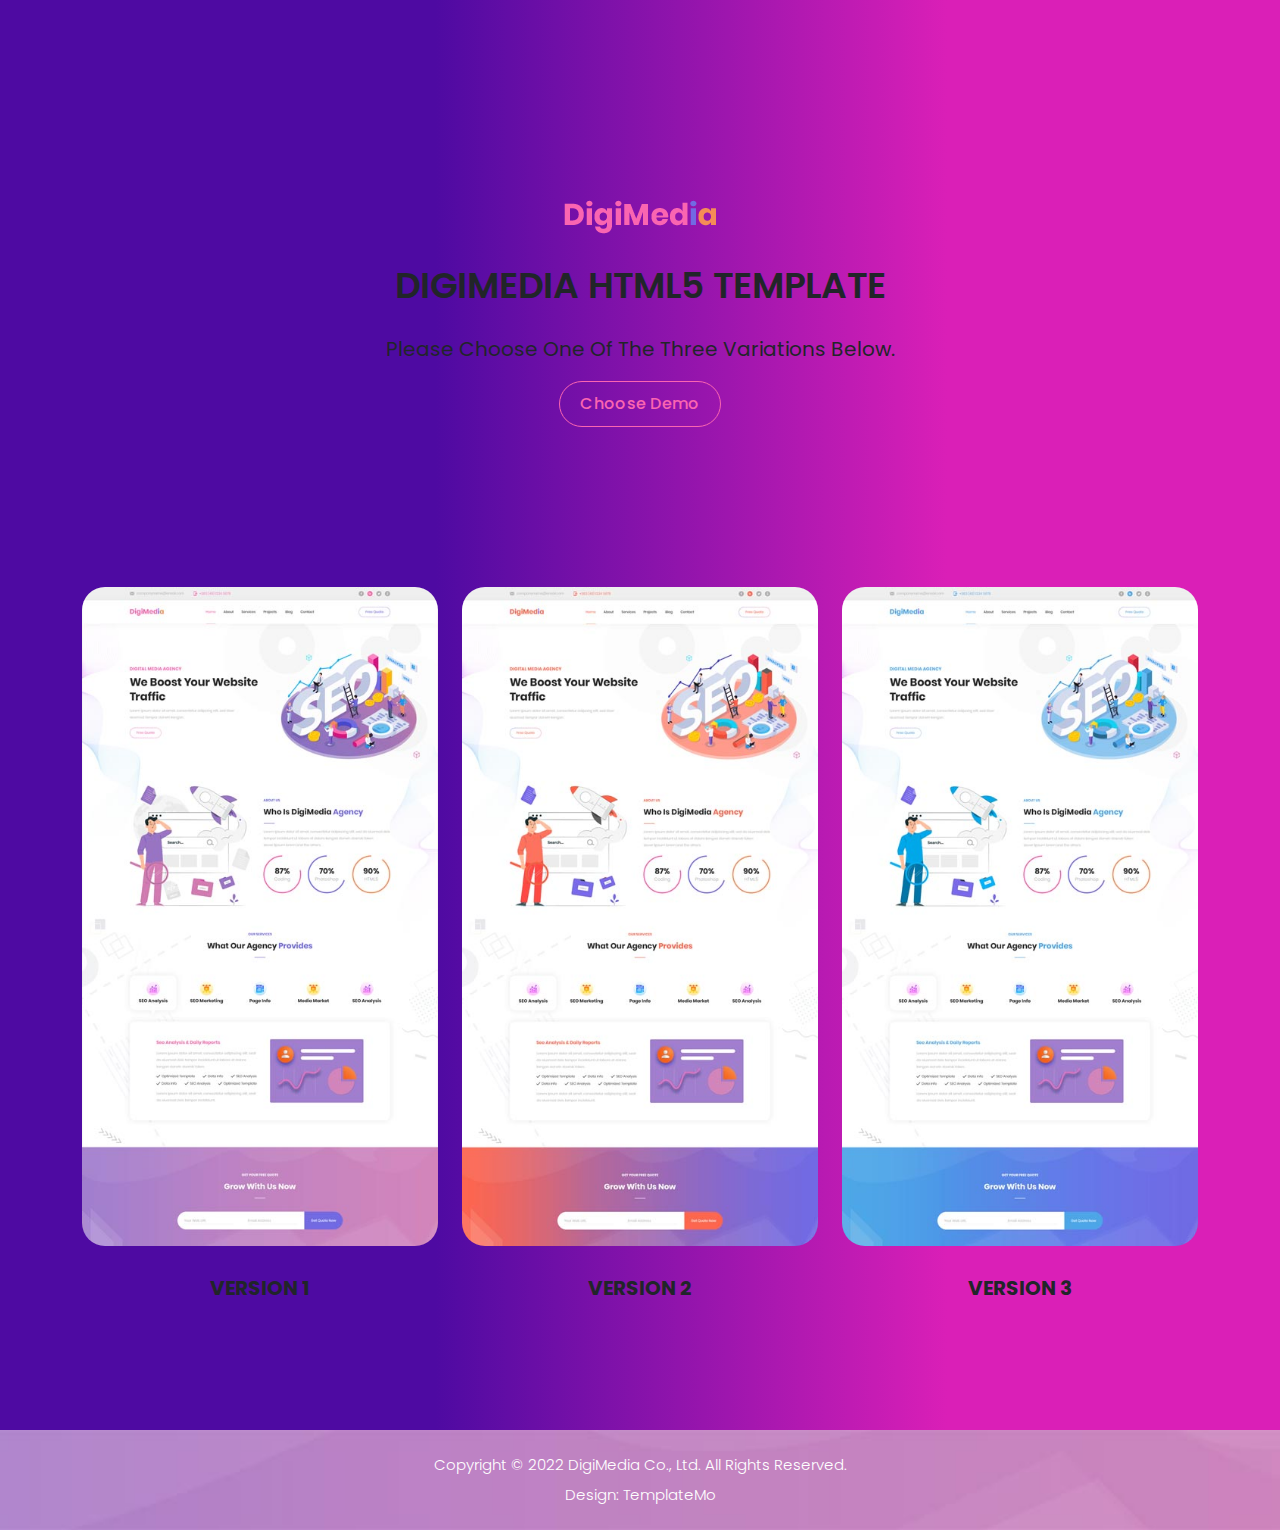
==== Ctrl+C/index.html @ 3e0f6760 "First Update" ====
<!DOCTYPE html>
<html lang="en">

  <head>

    <meta charset="UTF-8">
    <meta name="viewport" content="width=device-width, initial-scale=1, shrink-to-fit=no">
    <meta name="description" content="">
    <meta name="author" content="">
    <link rel="preconnect" href="https://fonts.googleapis.com">
    <link rel="preconnect" href="https://fonts.gstatic.com" crossorigin>
    <link href="https://fonts.googleapis.com/css2?family=Poppins:wght@100;200;300;400;500;600;700;800;900&display=swap" rel="stylesheet">

    <title>DigiMedia SEO Template 3 variations by TemplateMo</title>

    <!-- Bootstrap core CSS -->
    <link href="vendor/bootstrap/css/bootstrap.min.css" rel="stylesheet">


    <!-- Additional CSS Files -->
    <link rel="stylesheet" href="assets/css/fontawesome.css">
    <link rel="stylesheet" href="assets/css/templatemo-digimedia-v1.css">
    <link rel="stylesheet" href="assets/css/animated.css">
    <link rel="stylesheet" href="assets/css/owl.css">
<!--

TemplateMo 568 DigiMedia

https://templatemo.com/tm-568-digimedia

-->
  </head>

<body>

  <!-- ***** Preloader Start ***** -->
  <div id="js-preloader" class="js-preloader">
    <div class="preloader-inner">
      <span class="dot"></span>
      <div class="dots">
        <span></span>
        <span></span>
        <span></span>
      </div>
    </div>
  </div>
  <!-- ***** Preloader End ***** -->

  <div class="intro-banner">
    <div class="container">
      <div class="row">
        <div class="col-lg-12">
          <img src="assets/images/logo-v1.png" alt="">
          <h1>DigiMedia HTML5 Template</h1>
          <h4>Please choose one of the three variations below.</h4>
          <div class="first-button scroll-to-section">
            <a href="#demos">Choose Demo</a>
          </div>
        </div>
      </div>
    </div>
  </div>


  <div class="demos" id="demos">
    <div class="container">
      <div class="row">
        <div class="col-lg-4">
          <div class="demo-item">
            <a href="homepage_1.html"><img src="assets/images/demo-1.jpg" alt="DigiMedia - variation 1"></a>
            <h4>Version 1</h4>
          </div>
        </div>
        <div class="col-lg-4">
          <div class="demo-item">
            <a href="homepage_2.html"><img src="assets/images/demo-2.jpg" alt="DigiMedia - variation 2"></a>
            <h4>Version 2</h4>
          </div>
        </div>
        <div class="col-lg-4">
          <div class="demo-item">
            <a href="homepage_3.html"><img src="assets/images/demo-3.jpg" alt="DigiMedia - variation 3"></a>
            <h4>Version 3</h4>
          </div>
        </div>
      </div>
    </div>
  </div>


  <footer>
    <div class="container">
      <div class="row">
        <div class="col-lg-12">
          <p>Copyright © 2022 DigiMedia Co., Ltd. All Rights Reserved. 
          <br>Design: <a href="https://templatemo.com" target="_parent" title="free css templates">TemplateMo</a></p>
        </div>
      </div>
    </div>
  </footer>


  <!-- Scripts -->
  <script src="vendor/jquery/jquery.min.js"></script>
  <script src="vendor/bootstrap/js/bootstrap.bundle.min.js"></script>
  <script src="assets/js/owl-carousel.js"></script>
  <script src="assets/js/animation.js"></script>
  <script src="assets/js/imagesloaded.js"></script>
  <script src="assets/js/custom.js"></script>

</body>

</html>
---- Ctrl+C/assets/css/templatemo-digimedia-v1.css ----
/*

TemplateMo 568 DigiMedia

https://templatemo.com/tm-568-digimedia

*/

/* ---------------------------------------------
Table of contents
------------------------------------------------
01. font & reset css
02. reset
03. global styles
04. header
05. banner
06. features
07. testimonials
08. contact
09. footer
10. preloader
11. search
12. portfolio

--------------------------------------------- */
/* 
---------------------------------------------
font & reset css
--------------------------------------------- 
*/
/* 
---------------------------------------------
reset
--------------------------------------------- 
*/
html, body, div, span, applet, object, iframe, h1, h2, h3, h4, h5, h6, p, blockquote, div
pre, a, abbr, acronym, address, big, cite, code, del, dfn, em, font, img, ins, kbd, q,
s, samp, small, strike, strong, sub, sup, tt, var, b, u, i, center, dl, dt, dd, ol, ul, li,
figure, header, nav, section, article, aside, footer, figcaption {
  margin: 0;
  padding: 0;
  border: 0;
  outline: 0;
  
}

/* clear fix */
.grid:after {
  content: '';
  display: block;
  clear: both;
}

/* ---- .grid-item ---- */

.grid-sizer,
.grid-item {
  width: 50%;
}

.grid-item {
  float: left;
}

.grid-item img {
  display: block;
  max-width: 100%;
}

.clearfix:after {
  content: ".";
  display: block;
  clear: both;
  visibility: hidden;
  line-height: 0;
  height: 0;
}

.clearfix {
  display: inline-block;
}

html[xmlns] .clearfix {
  display: block;
}

* html .clearfix {
  height: 1%;
}

ul, li {
  padding: 0;
  margin: 0;
  list-style: none;
}

header, nav, section, article, aside, footer, hgroup {
  display: block;
}

* {
  box-sizing: border-box;
  
  
}

html, body {
  font-family: 'Poppins', sans-serif;
  font-weight: 400;
  background-color: #000000;
  -ms-text-size-adjust: 100%;
  -webkit-font-smoothing: antialiased;
  -moz-osx-font-smoothing: grayscale;
}

a {
  text-decoration: none !important;
}

h1, h2, h3, h4, h5, h6 {
  margin-top: 0px;
  margin-bottom: 0px;
}

ul {
  margin-bottom: 0px;
}

p {
  font-size: 15px;
  line-height: 30px;
  font-weight: 300;
  color: #afafaf;
}


img {
  width: 100%;
  overflow: hidden;
}

@media only screen and (max-width: 480px) {
  img {
    height:"80" ;
    width:"90" ;
  object-fit: cover;
  object-position: bottom;
  }
}

/* 
---------------------------------------------
global styles
--------------------------------------------- 
*/
html,
body {
  background: rgb(78,10,162);
background: linear-gradient(90deg, rgba(78,10,162,1) 34%, rgba(218,31,183,1) 74%);
  font-family: 'Poppins', sans-serif;
}

::selection {
  background: #fa65b1;
  color: #fff !important;
}

::-moz-selection {
  background: #fa65b1;
  color: #fff !important;
}

@media (max-width: 991px) {
  html, body {
    overflow-x: hidden;
  }
  .mobile-top-fix {
    margin-top: 30px;
    margin-bottom: 0px;
  }
  .mobile-bottom-fix {
    margin-bottom: 30px;
  }
  .mobile-bottom-fix-big {
    margin-bottom: 60px;
  }
}

.page-section {
  margin-top: 120px;
}

.section-heading {
  position: relative;
  z-index: 2;
}

.section-heading h6 {
  font-size: 15px;
  font-weight: 700;
  color: #726ae3;
  text-transform: uppercase;
  margin-bottom: 15px;
}

.section-heading h4 {
  color: #2a2a2a;
  font-size: 35px;
  font-weight: 700;
  text-transform: capitalize;
  margin-bottom: 25px;
}

.section-heading h4 em {
  font-style: normal;
  color: #726ae3;
}

.section-heading .line-dec {
  width: 50px;
  height: 2px;
  background-color: #726ae3;
}

.border-first-button a {
  display: inline-block !important;
  padding: 10px 20px !important;
  color: #fa65b1 !important;
  border: 1px solid #fa65b1 !important;
  border-radius: 23px;
  font-weight: 500 !important;
  letter-spacing: 0.3px !important;
  transition: all .5s;
}

.border-first-button a:hover {
  background-color: #fa65b1;
  color: #fff !important;
}


/* 
---------------------------------------------
intro
--------------------------------------------- 
*/


.intro-banner {
  text-align: center;
  padding-top: 200px;margin-bottom: 100px;
  position: relative;
}


/*
.intro-banner:before {
  content: '';
  background-image: url(../images/slider-right-dec.jpg);
  background-repeat: no-repeat;
  position: absolute;
  right: 0;
  top: 0px;
  width: 1159px;
  height: 797px;
  z-index: 2;
}
*/

.intro-banner img {
  max-width: 152px;
  margin-bottom: 30px;
}

.intro-banner h1 {
  font-size: 36px;
  font-weight: 600;
  text-transform: uppercase;
  margin-bottom: 30px;
  position: relative; 
  z-index: 2;
}

.intro-banner h4 {
  font-size: 20px;
  text-transform: capitalize;
  font-weight: 400;
  margin-bottom: 20px;
  position: relative; 
  z-index: 2;
}

.intro-banner a {
  display: inline-block !important;
  padding: 10px 20px !important;
  color: #fa65b1 !important;
  border: 1px solid #fa65b1 !important;
  border-radius: 23px;
  font-weight: 500 !important;
  letter-spacing: 0.3px !important;
  transition: all .5s;
  position: relative; 
  z-index: 2;
}

.intro-banner a:hover {
  background-color: #fa65b1;
  color: #fff !important;
}

.demos {
  padding-top: 60px;
}

.demo-item {
  position: relative;
  z-index: 2;
}

.demos img {
  transition: all .5s;
  border-radius: 23px;
}

.demos img:hover {
  opacity: 1;
  box-shadow: 0px 0px 15px rgba(0,0,0,0.25);
}

.demos h4 {
  text-align: center;
  font-size: 20px;
  margin-top: 30px;
  font-weight: 700;
  text-transform: uppercase;
}


/* 
---------------------------------------------
header
--------------------------------------------- 
*/

.pre-header {
  background-color: #efefef;
  height: 60px;
  padding: 15px 0px;
}

.pre-header ul li {
  display: inline-block;
}

.pre-header ul.info li {
  margin-right: 45px;
}

.pre-header ul.info li a {
  color: #afafaf;
  font-size: 14px;
  transition: all .3s;
}

.pre-header ul.info li a:hover {
  color: #fa65b1;
}

.pre-header ul.info li a i {
  font-size: 18px;
  margin-right: 8px;
}

.pre-header ul.social-media {
  text-align: right;
}

.pre-header ul.social-media li {
  margin-left: 5px;
}

.pre-header ul.social-media li a {
  background-color: #afafaf;
  color: #fff;
  display: inline-block;
  width: 30px;
  height: 30px;
  line-height: 30px;
  text-align: center;
  border-radius: 50%;
  font-size: 14px;
  transition: all .3s;
}

.pre-header ul.social-media li a:hover {
  background-color: #fa65b1;
}

.background-header {
  background-color: #fff!important;
  height: 80px!important;
  position: fixed!important;
  top: 0px;
  left: 0px;
  right: 0px;
  box-shadow: 0px 5px 8px rgba(0,0,0,0.03);
}

.background-header .logo,
.background-header .main-nav .nav li a {
  color: #fff;
}

.background-header .main-nav .nav li:hover a {
  color: #fa65b1;
}

.background-header .nav li a.active {
  position: relative;
  color: #fff;
}

.background-header .nav li a.active:after {
  position: absolute;
  width: 100%;
  height: 1px;
  background-color: #fa65b1;
  content: '';
  left: 50%;
  bottom: -20px;
  transform: translateX(-50%);
}

.background-header .nav li:last-child a.active:after {
  background-color: transparent;
}

.header-area {
  background-color: #fff;
  box-shadow: 0px 5px 8px rgba(0,0,0,0.03);
  position: absolute;
  left: 0px;
  right: 0px;
  z-index: 100;
  height: 100px;
  -webkit-transition: all .5s ease 0s;
  -moz-transition: all .5s ease 0s;
  -o-transition: all .5s ease 0s;
  transition: all .5s ease 0s;
}

.header-area .main-nav {
  min-height: 80px;
  background: transparent;
}

.header-area .main-nav .logo {
  float: left;
  -webkit-transition: all 0.3s ease 0s;
  -moz-transition: all 0.3s ease 0s;
  -o-transition: all 0.3s ease 0s;
  transition: all 0.3s ease 0s;
}

.header-area .main-nav .logo {
    line-height: 100px;
    float: left;
    -webkit-transition: all 0.3s ease 0s;
    -moz-transition: all 0.3s ease 0s;
    -o-transition: all 0.3s ease 0s;
    transition: all 0.3s ease 0s;
}

.background-header .main-nav .logo {
  line-height: 80px;
}

.background-header .main-nav .nav {
  margin-top: 20px !important;
}

.header-area .main-nav .nav {
  float: right;
  margin-top: 30px;
  margin-right: 0px;
  background-color: transparent;
  -webkit-transition: all 0.3s ease 0s;
  -moz-transition: all 0.3s ease 0s;
  -o-transition: all 0.3s ease 0s;
  transition: all 0.3s ease 0s;
  position: relative;
  z-index: 999;
}

.header-area .main-nav .nav li {
  padding-left: 20px;
  padding-right: 20px;
}

.header-area .main-nav .nav li:last-child {
  padding-right: 0px;
  padding-left: 40px;
}

.header-area .main-nav .nav li:last-child a ,
.background-header .main-nav .nav li:last-child a {
  padding: 0px 20px !important;
  font-weight: 400;
}

.header-area .main-nav .nav li:last-child a:hover ,
.background-header .main-nav .nav li:last-child a:hover {
  color: #fff !important;
}

.header-area .main-nav .nav li a {
  display: block;
  font-weight: 500;
  font-size: 15px;
  color: #2a2a2a;
  text-transform: capitalize;
  -webkit-transition: all 0.3s ease 0s;
  -moz-transition: all 0.3s ease 0s;
  -o-transition: all 0.3s ease 0s;
  transition: all 0.3s ease 0s;
  height: 40px;
  line-height: 40px;
  border: transparent;
  letter-spacing: 1px;
}

.header-area .main-nav .nav li:hover a,
.header-area .main-nav .nav li a.active {
  color: #fa65b1!important;
}

.background-header .main-nav .nav li:hover a,
.background-header .main-nav .nav li a.active {
  color: #fa65b1!important;
  opacity: 1;
}

.header-area .main-nav .nav li.submenu {
  position: relative;
  padding-right: 30px;
}

.header-area .main-nav .nav li.submenu:after {
  font-family: FontAwesome;
  content: "\f107";
  font-size: 12px;
  color: #2a2a2a;
  position: absolute;
  right: 18px;
  top: 12px;
}

.background-header .main-nav .nav li.submenu:after {
  color: #2a2a2a;
}

.header-area .main-nav .nav li.submenu ul {
  position: absolute;
  width: 200px;
  box-shadow: 0 2px 28px 0 rgba(0, 0, 0, 0.06);
  overflow: hidden;
  top: 50px;
  opacity: 0;
  transform: translateY(+2em);
  visibility: hidden;
  z-index: -1;
  transition: all 0.3s ease-in-out 0s, visibility 0s linear 0.3s, z-index 0s linear 0.01s;
}

.header-area .main-nav .nav li.submenu ul li {
  margin-left: 0px;
  padding-left: 0px;
  padding-right: 0px;
}

.header-area .main-nav .nav li.submenu ul li a {
  opacity: 1;
  display: block;
  background: #f7f7f7;
  color: #2a2a2a!important;
  padding-left: 20px;
  height: 40px;
  line-height: 40px;
  -webkit-transition: all 0.3s ease 0s;
  -moz-transition: all 0.3s ease 0s;
  -o-transition: all 0.3s ease 0s;
  transition: all 0.3s ease 0s;
  position: relative;
  font-size: 13px;
  font-weight: 400;
  border-bottom: 1px solid #eee;
}

.header-area .main-nav .nav li.submenu ul li a:hover {
  background: #fff;
  color: #fa65b1!important;
  padding-left: 25px;
}

.header-area .main-nav .nav li.submenu ul li a:hover:before {
  width: 3px;
}

.header-area .main-nav .nav li.submenu:hover ul {
  visibility: visible;
  opacity: 1;
  z-index: 1;
  transform: translateY(0%);
  transition-delay: 0s, 0s, 0.3s;
}

.header-area .main-nav .menu-trigger {
  cursor: pointer;
  display: block;
  position: absolute;
  top: 33px;
  width: 32px;
  height: 40px;
  text-indent: -9999em;
  z-index: 99;
  right: 40px;
  display: none;
}

.background-header .main-nav .menu-trigger {
  top: 23px;
}

.header-area .main-nav .menu-trigger span,
.header-area .main-nav .menu-trigger span:before,
.header-area .main-nav .menu-trigger span:after {
  -moz-transition: all 0.4s;
  -o-transition: all 0.4s;
  -webkit-transition: all 0.4s;
  transition: all 0.4s;
  background-color: #2a2a2a;
  display: block;
  position: absolute;
  width: 30px;
  height: 2px;
  left: 0;
}

.background-header .main-nav .menu-trigger span,
.background-header .main-nav .menu-trigger span:before,
.background-header .main-nav .menu-trigger span:after {
  background-color: #2a2a2a;
}

.header-area .main-nav .menu-trigger span:before,
.header-area .main-nav .menu-trigger span:after {
  -moz-transition: all 0.4s;
  -o-transition: all 0.4s;
  -webkit-transition: all 0.4s;
  transition: all 0.4s;
  background-color: #2a2a2a;
  display: block;
  position: absolute;
  width: 30px;
  height: 2px;
  left: 0;
  width: 75%;
}

.background-header .main-nav .menu-trigger span:before,
.background-header .main-nav .menu-trigger span:after {
  background-color: #2a2a2a;
}

.header-area .main-nav .menu-trigger span:before,
.header-area .main-nav .menu-trigger span:after {
  content: "";
}

.header-area .main-nav .menu-trigger span {
  top: 16px;
}

.header-area .main-nav .menu-trigger span:before {
  -moz-transform-origin: 33% 100%;
  -ms-transform-origin: 33% 100%;
  -webkit-transform-origin: 33% 100%;
  transform-origin: 33% 100%;
  top: -10px;
  z-index: 10;
}

.header-area .main-nav .menu-trigger span:after {
  -moz-transform-origin: 33% 0;
  -ms-transform-origin: 33% 0;
  -webkit-transform-origin: 33% 0;
  transform-origin: 33% 0;
  top: 10px;
}

.header-area .main-nav .menu-trigger.active span,
.header-area .main-nav .menu-trigger.active span:before,
.header-area .main-nav .menu-trigger.active span:after {
  background-color: transparent;
  width: 100%;
}

.header-area .main-nav .menu-trigger.active span:before {
  -moz-transform: translateY(6px) translateX(1px) rotate(45deg);
  -ms-transform: translateY(6px) translateX(1px) rotate(45deg);
  -webkit-transform: translateY(6px) translateX(1px) rotate(45deg);
  transform: translateY(6px) translateX(1px) rotate(45deg);
  background-color: #2a2a2a;
}

.background-header .main-nav .menu-trigger.active span:before {
  background-color: #2a2a2a;
}

.header-area .main-nav .menu-trigger.active span:after {
  -moz-transform: translateY(-6px) translateX(1px) rotate(-45deg);
  -ms-transform: translateY(-6px) translateX(1px) rotate(-45deg);
  -webkit-transform: translateY(-6px) translateX(1px) rotate(-45deg);
  transform: translateY(-6px) translateX(1px) rotate(-45deg);
  background-color: #2a2a2a;
}

.background-header .main-nav .menu-trigger.active span:after {
  background-color: #2a2a2a;
}

.header-area.header-sticky {
  min-height: 80px;
}

.header-area .nav {
  margin-top: 30px;
}

.header-area.header-sticky .nav li a.active {
  color: #fa65b1;
}

@media (max-width: 1200px) {
  .header-area .main-nav .nav li {
    padding-left: 12px;
    padding-right: 12px;
  }
  .header-area .main-nav:before {
    display: none;
  }
}

@media (max-width: 992px) {
  .header-area .main-nav .nav li:last-child  ,
  .background-header .main-nav .nav li:last-child {
    display: none;
  }
  .header-area .main-nav .nav li:nth-child(6),
  .background-header .main-nav .nav li:nth-child(6) {
    padding-right: 0px;
  }
  .background-header .nav li a.active:after {
    display: none;
  }
}

@media (max-width: 767px) {
  .pre-header ul.info li:last-child {
    display: none;
  }
  .background-header .main-nav .nav {
    margin-top: 80px !important;
  }
  .header-area .main-nav .logo {
    color: #1e1e1e;
  }
  .header-area.header-sticky .nav li a:hover,
  .header-area.header-sticky .nav li a.active {
    color: #fa65b1!important;
    opacity: 1;
  }
  .header-area.header-sticky .nav li.search-icon a {
    width: 100%;
  }
  .header-area {
    background-color: #fff;
    padding: 0px 15px;
    height: 100px;
    box-shadow: none;
    text-align: center;
    box-shadow: 0px 5px 8px rgba(0,0,0,0.03);
  }
  .header-area .container {
    padding: 0px;
  }
  .header-area .logo {
    margin-left: 30px;
  }
  .header-area .menu-trigger {
    display: block !important;
  }
  .header-area .main-nav {
    overflow: hidden;
  }
  .header-area .main-nav .nav {
    float: none;
    width: 100%;
    display: none;
    -webkit-transition: all 0s ease 0s;
    -moz-transition: all 0s ease 0s;
    -o-transition: all 0s ease 0s;
    transition: all 0s ease 0s;
    margin-left: 0px;
  }
  .background-header .nav {
    margin-top: 80px;
  }
  .header-area .main-nav .nav li:first-child {
    border-top: 1px solid #eee;
  }
  .header-area.header-sticky .nav {
    margin-top: 100px;
  }
  .header-area .main-nav .nav li {
    width: 100%;
    background: #fff;
    border-bottom: 1px solid #e7e7e7;
    padding-left: 0px !important;
    padding-right: 0px !important;
  }
  .header-area .main-nav .nav li a {
    height: 50px !important;
    line-height: 50px !important;
    padding: 0px !important;
    border: none !important;
    background: #f7f7f7 !important;
    color: #191a20 !important;
  }
  .header-area .main-nav .nav li a:hover {
    background: #eee !important;
    color: #fa65b1!important;
  }
  .header-area .main-nav .nav li.submenu ul {
    position: relative;
    visibility: inherit;
    opacity: 1;
    z-index: 1;
    transform: translateY(0%);
    transition-delay: 0s, 0s, 0.3s;
    top: 0px;
    width: 100%;
    box-shadow: none;
    height: 0px;
  }
  .header-area .main-nav .nav li.submenu ul li a {
    font-size: 12px;
    font-weight: 400;
  }
  .header-area .main-nav .nav li.submenu ul li a:hover:before {
    width: 0px;
  }
  .header-area .main-nav .nav li.submenu ul.active {
    height: auto !important;
  }
  .header-area .main-nav .nav li.submenu:after {
    color: #3B566E;
    right: 25px;
    font-size: 14px;
    top: 15px;
  }
  .header-area .main-nav .nav li.submenu:hover ul, .header-area .main-nav .nav li.submenu:focus ul {
    height: 0px;
  }
}

@media (min-width: 767px) {
  .header-area .main-nav .nav {
    display: flex !important;
  }
}

/* 
---------------------------------------------
preloader
--------------------------------------------- 
*/

.js-preloader {
    position: fixed;
    top: 0;
    left: 0;
    right: 0;
    bottom: 0;
    background-color: #fff;
    display: -webkit-box;
    display: flex;
    -webkit-box-align: center;
    align-items: center;
    -webkit-box-pack: center;
    justify-content: center;
    opacity: 1;
    visibility: visible;
    z-index: 9999;
    -webkit-transition: opacity 0.25s ease;
    transition: opacity 0.25s ease;
}

.js-preloader.loaded {
    opacity: 0;
    visibility: hidden;
    pointer-events: none;
}

@-webkit-keyframes dot {
    50% {
        -webkit-transform: translateX(96px);
        transform: translateX(96px);
    }
}

@keyframes dot {
    50% {
        -webkit-transform: translateX(96px);
        transform: translateX(96px);
    }
}

@-webkit-keyframes dots {
    50% {
        -webkit-transform: translateX(-31px);
        transform: translateX(-31px);
    }
}

@keyframes dots {
    50% {
        -webkit-transform: translateX(-31px);
        transform: translateX(-31px);
    }
}

.preloader-inner {
    position: relative;
    width: 142px;
    height: 40px;
    background: #fff;
}

.preloader-inner .dot {
    position: absolute;
    width: 16px;
    height: 16px;
    top: 12px;
    left: 15px;
    background: #fa65b1;
    border-radius: 50%;
    -webkit-transform: translateX(0);
    transform: translateX(0);
    -webkit-animation: dot 2.8s infinite;
    animation: dot 2.8s infinite;
}

.preloader-inner .dots {
    -webkit-transform: translateX(0);
    transform: translateX(0);
    margin-top: 12px;
    margin-left: 31px;
    -webkit-animation: dots 2.8s infinite;
    animation: dots 2.8s infinite;
}

.preloader-inner .dots span {
    display: block;
    float: left;
    width: 16px;
    height: 16px;
    margin-left: 16px;
    background: #fa65b1;
    border-radius: 50%;
}



/* 
---------------------------------------------
Banner Style
--------------------------------------------- 
*/

.main-banner {
  background-repeat: no-repeat;
  background-position: center center;
  background-size: cover;
  padding: 226px 0px 120px 0px;
  position: relative;
  overflow: hidden;
}




.main-banner .left-content {
  margin-right: 15px;
}

.main-banner .left-content h6 {
  text-transform: capitalize;
  font-size: 20px;
  font-weight: 700;
  color: #fa65b1;
  margin-bottom: 15px;
  text-transform: uppercase;
}

.main-banner .left-content h2 {
  z-index: 2;
  position: relative;
  font-weight: 700;
  font-size: 50px;
  color: #2a2a2a;
  margin-bottom: 20px;
}

.main-banner .left-content p {
  margin-bottom: 30px;
  margin-right: 45px;
}

.main-banner .right-image {
  text-align: right;
  position: relative;
  z-index: 20;
}

.main-banner .right-image img {
  max-width: 593px;
}



/* 
---------------------------------------------
About Style
--------------------------------------------- 
*/

#about {
  padding-top: 130px;
}

.about-left-image img {
  margin-right: 45px;
}

.about-right-content p {
  margin-top: 30px;
  margin-bottom: 45px;
}

.skills-content {
  position: relative;
  z-index: 1;
  margin-top: -50px;
  background-color: #f5f5f5;
  border-bottom-right-radius: 50px;
  border-bottom-left-radius: 50px;
  padding: 110px 0px 50px 0px;
}

.skill-item {
  text-align: center;
}

.progress {
  width: 150px;
  height: 150px;
  line-height: 150px;
  background: none;
  margin: 0 auto;
  box-shadow: none;
  position: relative;
}
.progress:after {
  content: "";
  width: 100%;
  height: 100%;
  border-radius: 50%;
  border: 5px solid #fff;
  position: absolute;
  top: 0;
  left: 0;
}
.progress > span {
  width: 50%;
  height: 100%;
  overflow: hidden;
  position: absolute;
  top: 0;
  z-index: 1;
}
.progress .progress-left {
  left: 0;
}
.progress .progress-bar {
  width: 100%;
  height: 100%;
  background: none;
  border-width: 5px;
  border-style: solid;
  position: absolute;
  top: 0;
  border-color: #fd6a54;
}

.first-skill-item .progress .progress-bar {
  border-color: #fa65b1;
}

.second-skill-item .progress .progress-bar {
  border-color: #726ae3;
}

.third-skill-item .progress .progress-bar {
  border-color: #f58b56;
}

.progress .progress-left .progress-bar {
  left: 100%;
  border-top-right-radius: 75px;
  border-bottom-right-radius: 75px;
  border-left: 0;
  -webkit-transform-origin: center left;
  transform-origin: center left;
}
.progress .progress-right {
  right: 0;
}
.progress .progress-right .progress-bar {
  left: -100%;
  border-top-left-radius: 75px;
  border-bottom-left-radius: 75px;
  border-right: 0;
  -webkit-transform-origin: center right;
  transform-origin: center right;
}
.progress .progress-value {
  text-align: center;
  color: #2a2a2a;
  display: flex;
  width: 100%;
  border-radius: 50%;
  font-size: 35px;
  text-align: center;
  line-height: 25px;
  align-items: center;
  justify-content: center;
  height: 100%;
  font-weight: 700;
}
.progress .progress-value div {
  margin-top: 10px;
}
.progress .progress-value span {
  font-size: 18px;
  text-transform: none;
  color: #afafaf;
  font-weight: 300;
}

/* This for loop creates the  necessary css animation names 
Due to the split circle of progress-left and progress right, we must use the animations on each side. 
*/
.progress[data-percentage="10"] .progress-right .progress-bar {
  animation: loading-1 1.5s linear forwards;
}
.progress[data-percentage="10"] .progress-left .progress-bar {
  animation: 0;
}

.progress[data-percentage="20"] .progress-right .progress-bar {
  animation: loading-2 1.5s linear forwards;
}
.progress[data-percentage="20"] .progress-left .progress-bar {
  animation: 0;
}

.progress[data-percentage="30"] .progress-right .progress-bar {
  animation: loading-3 1.5s linear forwards;
}
.progress[data-percentage="30"] .progress-left .progress-bar {
  animation: 0;
}

.progress[data-percentage="40"] .progress-right .progress-bar {
  animation: loading-4 1.5s linear forwards;
}
.progress[data-percentage="40"] .progress-left .progress-bar {
  animation: 0;
}

.progress[data-percentage="50"] .progress-right .progress-bar {
  animation: loading-5 1.5s linear forwards;
}
.progress[data-percentage="50"] .progress-left .progress-bar {
  animation: 0;
}

.progress[data-percentage="60"] .progress-right .progress-bar {
  animation: loading-5 1.5s linear forwards;
}
.progress[data-percentage="60"] .progress-left .progress-bar {
  animation: loading-1 1.5s linear forwards 1.5s;
}

.progress[data-percentage="70"] .progress-right .progress-bar {
  animation: loading-5 1.5s linear forwards;
}
.progress[data-percentage="70"] .progress-left .progress-bar {
  animation: loading-2 1.5s linear forwards 1.5s;
}

.progress[data-percentage="80"] .progress-right .progress-bar {
  animation: loading-5 1.5s linear forwards;
}
.progress[data-percentage="80"] .progress-left .progress-bar {
  animation: loading-3 1.5s linear forwards 1.5s;
}

.progress[data-percentage="90"] .progress-right .progress-bar {
  animation: loading-5 1.5s linear forwards;
}
.progress[data-percentage="90"] .progress-left .progress-bar {
  animation: loading-4 1.5s linear forwards 1.5s;
}

.progress[data-percentage="100"] .progress-right .progress-bar {
  animation: loading-5 1.5s linear forwards;
}
.progress[data-percentage="100"] .progress-left .progress-bar {
  animation: loading-5 1.5s linear forwards 1.5s;
}

@keyframes loading-1 {
  0% {
    -webkit-transform: rotate(0deg);
    transform: rotate(0deg);
  }
  100% {
    -webkit-transform: rotate(36);
    transform: rotate(36deg);
  }
}
@keyframes loading-2 {
  0% {
    -webkit-transform: rotate(0deg);
    transform: rotate(0deg);
  }
  100% {
    -webkit-transform: rotate(72);
    transform: rotate(72deg);
  }
}
@keyframes loading-3 {
  0% {
    -webkit-transform: rotate(0deg);
    transform: rotate(0deg);
  }
  100% {
    -webkit-transform: rotate(108);
    transform: rotate(108deg);
  }
}
@keyframes loading-4 {
  0% {
    -webkit-transform: rotate(0deg);
    transform: rotate(0deg);
  }
  100% {
    -webkit-transform: rotate(144);
    transform: rotate(144deg);
  }
}
@keyframes loading-5 {
  0% {
    -webkit-transform: rotate(0deg);
    transform: rotate(0deg);
  }
  100% {
    -webkit-transform: rotate(180);
    transform: rotate(180deg);
  }
}
.progress {
  margin-bottom: 1em;
}

/* 
---------------------------------------------
Services Style
--------------------------------------------- 
*/

.services {
  padding-top: 130px;
  position: relative;
}



.services .section-heading {
  text-align: center;
  margin-bottom: 80px;
}

.services .section-heading .line-dec {
  margin: 0 auto;
}

.services .naccs {
  position: relative;
  z-index: 1;
}

.services .icon {
  display: block;
  text-align: center;
  margin: 0 auto;
}

.services .naccs .menu div h4 {
  color: #fff;
  font-size: 15px;
  font-weight: 400;
  width: 100%;
}

.services .icon img {
  margin-bottom: 10px;
  max-width: 60px;
  min-width: 60px;
}

.services .naccs .menu {
  text-align: center;
  margin-bottom: 30px;
}

.services .naccs .menu div {
  color: #2a2a2a;
  margin: 0px;
  width: 15%;
  font-size: 20px;
  font-weight: 700;
  display: inline-block;
  text-align: center;
  cursor: pointer;
  position: relative;
  border-radius: 15px;
  transition: 1s all cubic-bezier(0.075, 0.82, 0.165, 1);
}

.services .naccs .menu div .thumb {
  display: inline-block;
  width: 100%;
  padding: 30px 0px;
  background-color: #fff;
}

.services .naccs .menu div.active {
  box-shadow: 0px 0px 15px rgba(0,0,0,0.1);
}

.services ul.nacc {
  height: 100% !important;
  position: relative;
  min-height: 100%;
  list-style: none;
  margin: 0;
  padding: 0;
  transition: 0.5s all cubic-bezier(0.075, 0.82, 0.165, 1);
}

.services ul.nacc li {
  opacity: 0;
  transform: translateX(-50px);
  position: absolute;
  list-style: none;
  transition: 1s all cubic-bezier(0.075, 0.82, 0.165, 1);
}

.services ul.nacc li.active {
  transition-delay: 0.3s;
  position: relative;
  z-index: 2;
  opacity: 1;
  transform: translateX(0px);
  box-shadow: 0px 0px 15px rgba(0,0,0,0.1);
  background-color: #fff;
  border-radius: 15px;
  padding: 80px 120px 50px 120px;
}

.services ul.nacc li {
  width: 100%;
}

.services ul.nacc li .right-image img {
  max-width: 420px;
  float: right;
}

.services .nacc .thumb h4 {
  color: #2a2a2a;
  font-size: 20px;
  font-weight: 700;
  line-height: 35px;
  margin-bottom: 25px;
}

.services .nacc .thumb .main-white-button {
  text-align: right;
  margin-top: 40px;
}

.services .nacc .thumb .main-white-button a {
  background-color: #8d99af;
  color: #fff;
}

.services .nacc .thumb .main-white-button a i {
  background-color: #fff;
  color: #8d99af;
}

.services .left-text h4 {
  font-size: 20px;
  font-weight: 700;
  color: #fa65b1 !important;
}

.services .left-text p {
  margin-bottom: 30px;
}

.nacc .ticks-list span {
  display: inline-block;
  opacity: 1;
  margin-right: 45px;
  margin-bottom: 20px;
  font-size: 15px;
  font-weight: 400;
}



/* 
---------------------------------------------
Free Quote
--------------------------------------------- 
*/

.free-quote {
  background-image: url(../images/quote-bg.jpg);
  background-repeat: no-repeat;
  background-position: center center;
  background-size: cover;
  padding: 120px 0px;
  text-align: center;
  position: relative;
  z-index: 2;
  margin-top: 130px;
}

.free-quote .section-heading {
  margin-bottom: 60px;
}

.free-quote .section-heading h6,
.free-quote .section-heading h4 {
  color: #fff;
}

.free-quote .section-heading .line-dec {
  margin: 0 auto;
  background-color: #fff;
}

.free-quote form {
  background-color: #fff;
  display: inline-block;
  width: 100%;
  min-height: 80px;
  border-radius: 40px;
  position: relative;
  z-index: 1;
}

.free-quote form input {
  width: 100%;
  margin-top: 20px;
  margin-left: 30px;
  color: #afafaf;
  font-weight: 400;
  font-size: 15px;
  height: 40px;
  background-color: transparent;
  border-bottom: 1px solid #eee;
  border-top: none;
  border-left: none;
  border-right: none;
  position: relative;
  z-index: 2;
  outline: none;
}

.free-quote form button {
  width: 100%;
  height: 80px;
  border-top-right-radius: 40px;
  border-bottom-right-radius: 40px;
  outline: none;
  border: none;
  margin-left: 30px;
  background-color: #726ae3;
  font-size: 15px;
  color: #fff;
}


/* 
---------------------------------------------
Portfolio
--------------------------------------------- 
*/

.our-portfolio {
  padding-top: 130px;
  overflow: hidden;
  position: relative;
}





.our-portfolio .section-heading {
  margin-bottom: 80px;
}

.our-portfolio .container-fluid {
  padding-right: 15px;
  padding-left: 15px;
  position: relative;
  z-index: 2;
}

.our-portfolio .item {
  position: relative;
  z-index: 222;
}

.portfolio-item {
  border-radius: 25px;
  box-shadow: 0px 0px 15px rgba(0,0,0,0.1);
  margin: 15px;
}

.portfolio-item .thumb {
  position: relative;
  border-radius: 50px;
}

.portfolio-item:hover .down-content h4,
.portfolio-item:hover .down-content span {
  color: #fa65b1;
}

.portfolio-item .thumb img {
  border-top-right-radius: 23px;
  border-top-left-radius: 23px;
  overflow: hidden;
}

.portfolio-item .down-content {
  background-color: #fff;
  text-align: center;
  padding: 18px 0px;
  border-bottom-right-radius: 23px;
  border-bottom-left-radius: 23px;
}

.portfolio-item .down-content h4 {
  font-size: 20px;
  font-weight: 700;
  color: #2a2a2a;
  margin-bottom: 8px;
  transition: all .3s;
}

.portfolio-item .down-content span {
  font-size: 15px;
  color: #afafaf;
  transition: all .3s;
}

.our-portfolio .owl-nav {
  display: inline-block!important;
  position: absolute;
  top: -125px;
  right: 15%;
  max-width: 1320px;
}

.our-portfolio .owl-nav .owl-next {
  margin-left: 10px;
}

.our-portfolio .owl-nav span {
  width: 46px;
  height: 46px;
  display: inline-block;
  text-align: center;
  line-height: 46px;
  font-size: 30px;
  background-color: #eee;
  border-radius: 50%;
  color: #fff;
  transition: all 0.5s;
}

.our-portfolio .owl-nav span:hover {
  color: #fff;
  background-color: #fa65b1;
}


/* 
---------------------------------------------
Blog
--------------------------------------------- 
*/


.blog {
  position: relative;
  padding-top: 130px;
}

.blog .section-heading {
  text-align: center;
  margin-bottom: 80px;
}

.blog .section-heading .line-dec {
  margin: 0 auto;
}

.show-up {
  position: relative;
  z-index: 200;
}

.blog-post {
  box-shadow: 0px 0px 15px rgba(0,0,0,0.1);
  border-radius: 25px;
}

.blog-post .thumb img {
  border-top-right-radius: 23px;
  border-top-left-radius: 23px;
}

.blog-post .down-content {
  border-bottom-right-radius: 23px;
  border-bottom-left-radius: 23px;
  background-color: #fff;
  padding: 30px;
}

.blog-post .down-content span.category {
  font-size: 15px;
  color: #fff;
  padding: 8px 12px;
  background-color: #726ae3;
  border-radius: 18px;
  display: inline-block;
}

.blog-post .down-content span.date {
  font-size: 15px;
  color: #afafaf;
  text-align: right;
  float: right;
  margin-top: 4px;
}

.blog-post .down-content h4 {
  font-size: 20px;
  font-weight: 700;
  color: #2a2a2a;
  margin-top: 20px;
  margin-bottom: 20px;
  line-height: 30px;
}

.blog-post .down-content p {
  margin-bottom: 30px;
}

.blog-post .down-content span.author {
  font-size: 15px;
  color: #2a2a2a;
}

.blog-post .down-content span.author img {
  max-width: 56px;
  border-radius: 50%;
  margin-right: 15px;
}

.blog-post .down-content .border-first-button {
  display: inline-block;
  float: right;
}

.blog-posts {
  margin-left: 30px;
}

.post-item {
  margin-bottom: 62px;
}

.last-post-item {
  margin-bottom: 0px;
}

.post-item .thumb {
  display: inline-block;
  float: left;
  margin-right: 30px;
}

.post-item .thumb img {
  border-radius: 23px;
  display: inline-block;
}

.post-item .right-content {
  padding-top: 20px;
}

.post-item .right-content span.category {
  font-size: 15px;
  color: #fff;
  padding: 8px 12px;
  background-color: #726ae3;
  border-radius: 18px;
  display: inline-block;
}

.post-item .right-content span.date {
  font-size: 15px;
  color: #afafaf;
  text-align: right;
  float: right;
  margin-top: 4px;
}

.post-item .right-content h4 {
  font-size: 20px;
  font-weight: 700;
  color: #2a2a2a;
  margin-top: 20px;
  margin-bottom: 20px;
  line-height: 30px;
}


/* 
---------------------------------------------
contact
--------------------------------------------- 
*/

.contact-us {
  padding-top: 130px;
}

.contact-us .section-heading .line-dec {
  margin: 0 auto;
}

.contact-us .section-heading {
  text-align: center;
  margin-bottom: 80px;
}


form#contact:before {
  background-image: url(../images/contact-top-right.png);
  position: absolute;
  right: 0;
  top: 0;
  width: 526px;
  height: 78px;
  background-repeat: no-repeat;
  content: '';
  z-index: 1;
}

.contact-dec img {
  max-width: 224px;
  position: absolute;
  right: 25px;
  top: -242px;
}

form#contact:after {
  background-image: url(../images/contact-bottom-right.png);
  position: absolute;
  right: 0;
  bottom: 0;
  width: 532px;
  height: 106px;
  background-repeat: no-repeat;
  content: '';
  z-index: 1;
}

form#contact {
  box-shadow: 0px 0px 15px rgba(0,0,0,0.1);
  background-color: #fff;
  border-radius: 23px;
  text-align: center;
}

.fill-form {
  padding: 20px 20px 20px 20px;
}

.fill-form .info-post {
  margin-bottom: 20px;
}

.fill-form .icon {
  text-align: center;
  box-shadow: 0px 0px 15px rgba(0,0,0,0.1);
  border-radius: 23px;
  padding: 25px 5px;
}

.fill-form .icon img {
  max-width: 60px;
  display: block;
  margin: 0 auto;
}

.fill-form .icon a {
  margin-top: 15px;
  display: inline-block;
  font-size: 15px;
  font-weight: 500;
  color: #2a2a2a;
  transition: all .3s;
}

.fill-form .icon:hover a {
  color: #fa65b1;
}

form#contact input {
  width: 100%;
  height: 46px;
  background-color: transparent;
  border: 1px solid #eee;
  outline: none;
  font-size: 15px;
  font-weight: 300;
  color: #2a2a2a;
  padding: 0px 20px;
  border-radius: 23px;
  margin-top: 30px;
}

form#contact input::placeholder {
  color: #aaa;
}

form#contact textarea {
  width: 100%;
  min-width: 100%;
  max-width: 100%;
  max-height: 200px;
  min-height: 200px;
  height: 200px;
  border-radius: 23px;
  background-color: transparent;
  border: 1px solid #eee;
  outline: none;
  font-size: 15px;
  font-weight: 300;
  color: #2a2a2a;
  padding: 15px 20px;
  margin-top: 30px;
}

form#contact textarea::placeholder {
  color: #aaa;
}

form#contact button {
  display: inline-block;
  background-color: #fff;
  font-size: 15px;
  font-weight: 400;
  color: #fa65b1;
  margin-top: 30px;
  width: 100%;
  text-transform: capitalize;
  padding: 12px 25px;
  border-radius: 23px;
  letter-spacing: 0.25px;
  border: 1px solid #fa65b1;
  transition: all .3s;
  outline: none;
}

form#contact button:hover {
  background-color: #fa65b1!important;
  color: #fff!important;
}

/* 
---------------------------------------------
Footer Style
--------------------------------------------- 
*/

footer {
  background-image: url(../images/footer-bg.jpg);
  background-position: center center;
  background-repeat: no-repeat;
  background-size: cover;
  margin-top: 130px;
}

footer p {
  text-align: center;
  margin: 20px 0px;
  color: #fff;
}

footer p a {
  color: #fff;
  transition: all .5s;
}

/* 
---------------------------------------------
responsive
--------------------------------------------- 
*/

@media (max-width: 1200px) {
  .header-area .main-nav .logo h4 {
    font-size: 24px;
  }
  .header-area .main-nav .logo h4 img {
    max-width: 25px;
    margin-left: 0px;
  }
  .header-area .main-nav .nav li:last-child {
    padding-left: 20px;
  }
}

@media (max-width: 992px) {
  .intro-banner:before {
    display: none;
  } 
  form#contact {
    overflow: hidden;
  }
  .header-area .main-nav .logo h4 {
    font-size: 20px;
  }
  .main-banner .left-content {
    margin-right: 0px;
  }
  .main-banner {
    text-align: center;
    padding: 226px 0px 30px 0px;
  }
  .main-banner:before {
    display: none;
  }
  .main-banner .right-image {
    margin: 30px auto 0px auto;
    text-align: center;
  }
  .features-item {
    margin-bottom: 45px;
  }
  .last-features-item,
  .last-skill-item {
    margin-bottom: 0px !important;
  }
  .skill-item {
    margin-bottom: 30px;
  }
  .about-left-image img {
    margin-right: 0px;
    margin-bottom: 45px;;
  }
  .services .naccs .menu div {
    font-size: 15px;
    font-weight: 500;
  }
  .service-item {
    text-align: center;
  }
  .service-item .icon {
    margin-top: 0px;
    margin-bottom: 30px;
  }
  .about-us .left-image {
    margin-right: 30px;
    margin-left: 30px;
    margin-bottom: 45px;
  }
  .blog-posts {
    margin-left: 0px;
    margin-top: 30px;
  }
  .post-item {
    margin-bottom: 70px;
  }
  .our-portfolio .owl-nav {
    display: none !important;
  }
  .contact-info {
    margin-top: 60px;
  }
  form#contact {
    padding: 45px;
  }
}

@media (max-width: 767px) {
  .header-area .main-nav .logo h4 {
    font-size: 30px;
  }
  .header-area .main-nav .logo h4 img {
    max-width: 30px;
    margin-left: 5px;
  }
  .main-banner .info-stat {
    margin-bottom: 15px;
  }
  .service-item {
    text-align: center;
    padding: 30px;
  }
  .service-item .icon {
    float: none;
    margin-right: 0px;
    margin-bottom: 15px;
  }
  .service-item .right-content {
    display: inline-block;
  }
  .services .naccs .menu div .thumb {
    padding: 5px;
  }
  .services .icon img {
    margin: 0px;
  }
  .services ul.nacc li.active {
    padding: 45px;
  }
  .services .naccs .menu div  {
    font-size: 0px;
  }
  .services ul.nacc li .right-image img {
    float: none;
  }
  .our-portfolio .section-heading,
  .about-us .section-heading,
  .about-us .about-item,
  .about-us p,
  .about-us .main-green-button {
    text-align: center;
  }
  .our-portfolio .section-heading .line-dec {
    margin: 0 auto;
  }
  .our-services .section-heading {
    margin-left: 15px;
    margin-right: 15px;
  }
  .free-quote form input {
    margin-left: 0px;
    padding: 0px 30px;
  }
  .free-quote form button {
    margin-left: 0px;
    border-bottom-left-radius: 40px;
    border-top-right-radius: 0px;
  }
  .blog-posts {
    margin-left: 0px;
    margin-top: 30px;
  }
  .post-item {
    margin-bottom: 30px;
  }
  .post-item .thumb img {
    max-width: 140px;
  }
  .post-item .right-content p {
    display: none;
  }
  .about-us .about-item {
    margin-top: 15px;
  }
  form#contact {
    padding: 30px;
  }
}
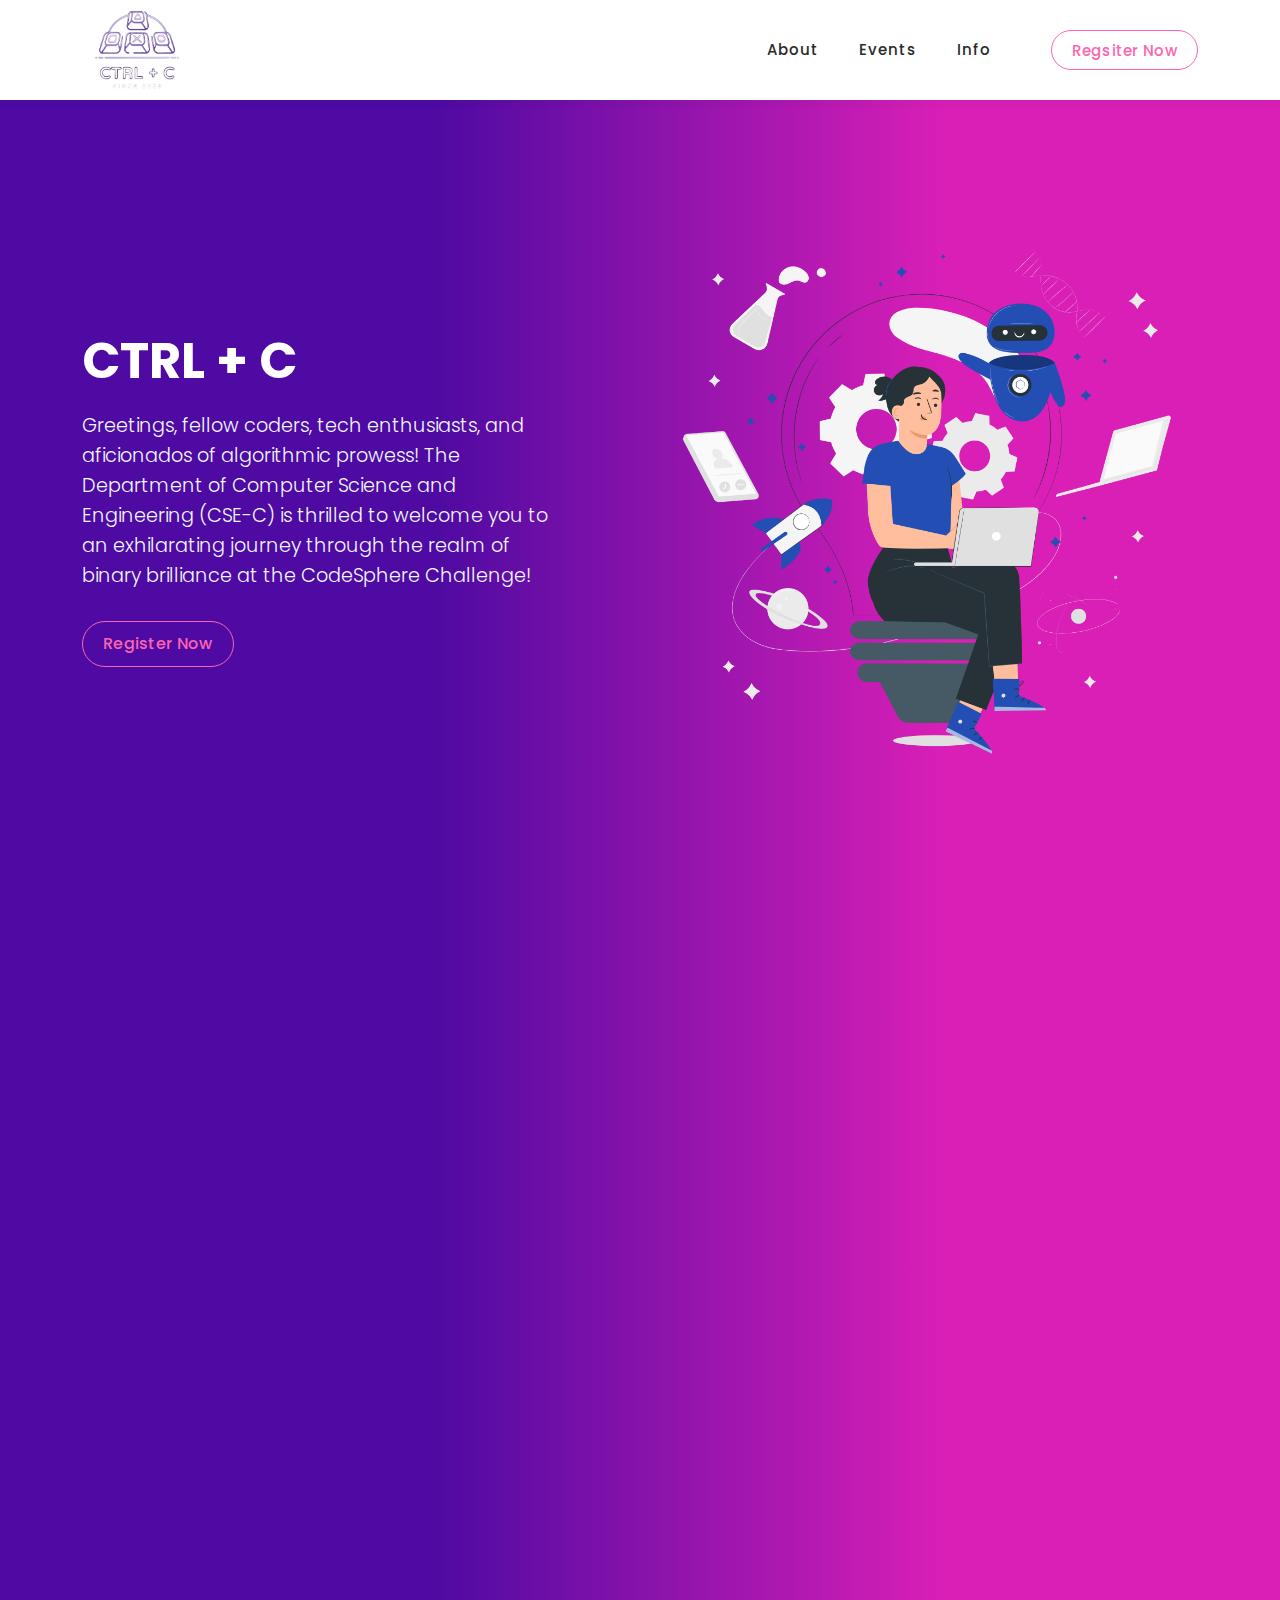
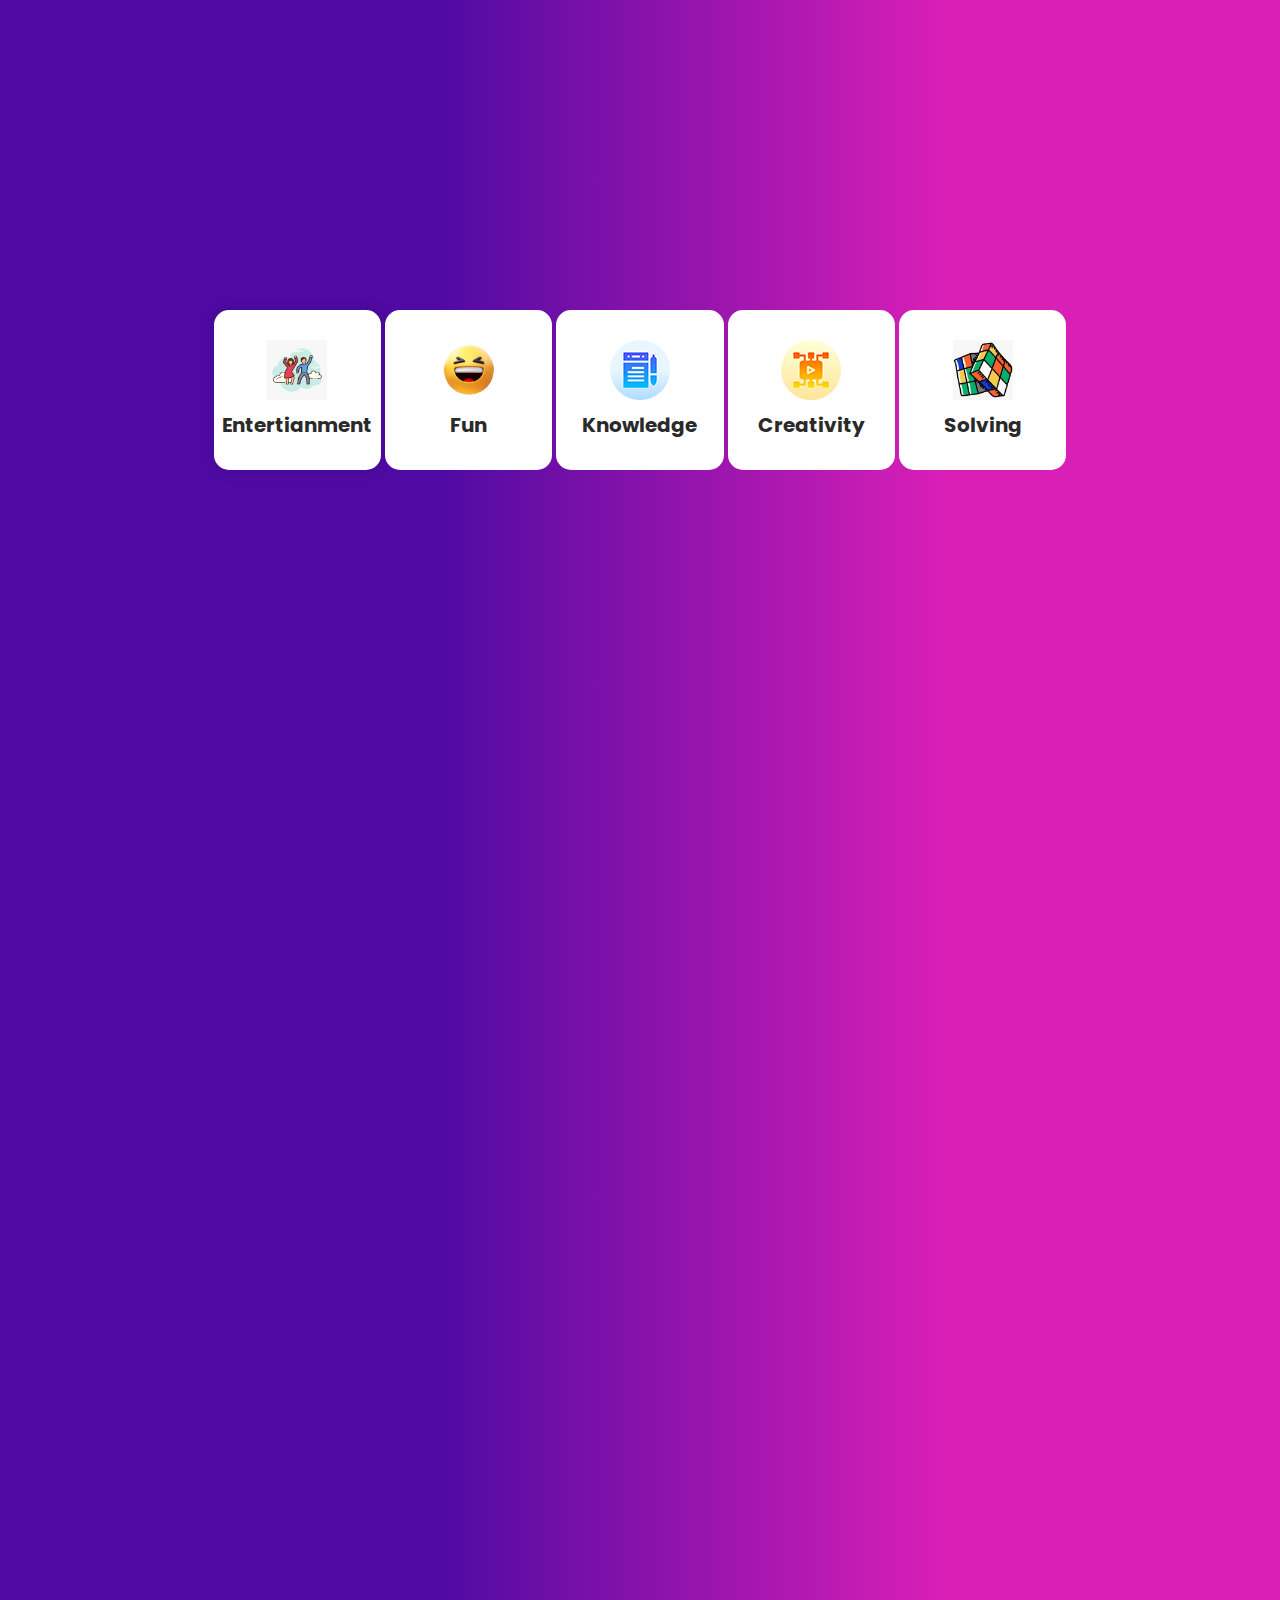
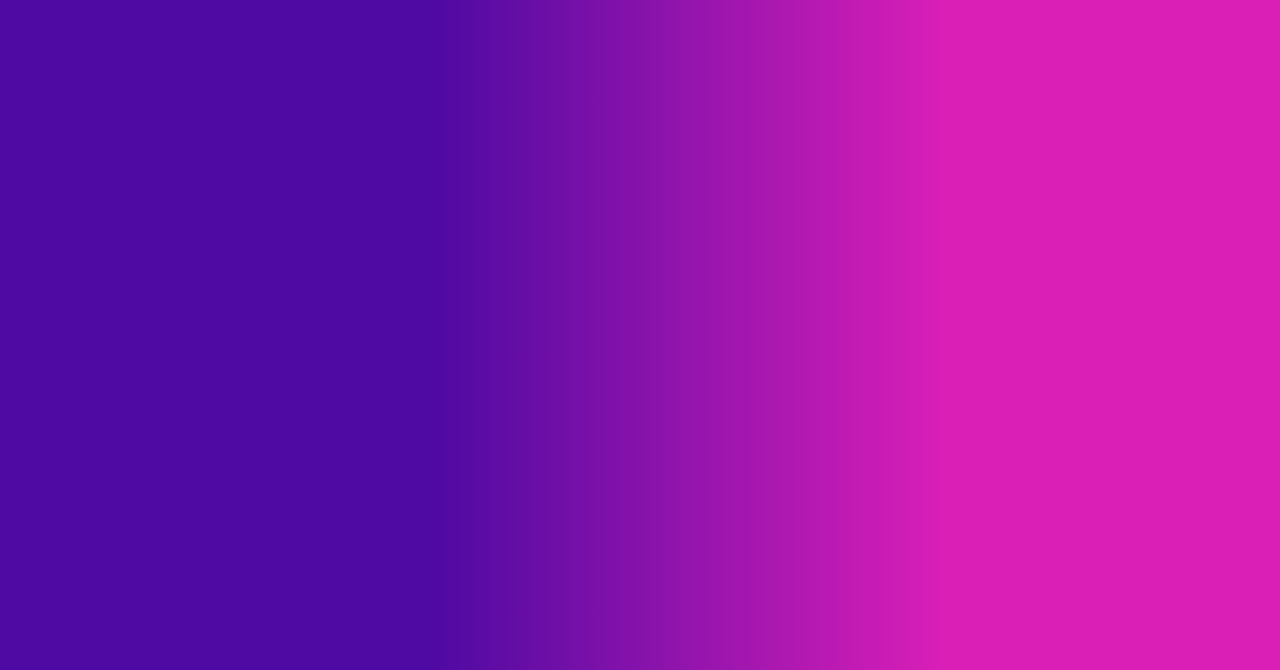
==== commit e1f20cfc: "Ok" ====
--- a/Ctrl+C/index.html
+++ b/Ctrl+C/index.html
@@ -11,7 +11,7 @@
     <link rel="preconnect" href="https://fonts.gstatic.com" crossorigin>
     <link href="https://fonts.googleapis.com/css2?family=Poppins:wght@100;200;300;400;500;600;700;800;900&display=swap" rel="stylesheet">
 
-    <title>DigiMedia SEO Template 3 variations by TemplateMo</title>
+    <title>CTRL+C</title>
 
     <!-- Bootstrap core CSS -->
     <link href="vendor/bootstrap/css/bootstrap.min.css" rel="stylesheet">
@@ -46,59 +46,370 @@
   </div>
   <!-- ***** Preloader End ***** -->
 
-  <div class="intro-banner">
+  
+
+  <!-- ***** Header Area Start ***** -->
+  <header class="header-area header-sticky wow slideInDown" data-wow-duration="0.75s" data-wow-delay="0s">
+    <div class="container">
+      <div class="row">
+        <div class="col-12">
+          <nav class="main-nav">
+            <!-- ***** Logo Start ***** -->
+            <a href="index.html" class="logo">
+              <img src="assets/images/ctrl_logo-removebg-preview.png" height="85" width="100"  alt="" style="position: relative; left: 10px;">
+            </a>
+            <!-- ***** Logo End ***** -->
+            <!-- ***** Menu Start ***** -->
+            <ul class="nav">
+              <li class="scroll-to-section"><a href="#about">About</a></li>
+              <li class="scroll-to-section"><a href="#portfolio">Events</a></li>
+              <li class="scroll-to-section"><a href="#contact">Info</a></li> 
+              <li class="scroll-to-section"><div class="border-first-button"><a href="#contact">Regsiter Now</a></div></li> 
+            </ul>        
+            <a class='menu-trigger'>
+                <span>Menu</span>
+            </a>
+            <!-- ***** Menu End ***** -->
+          </nav>
+        </div>
+      </div>
+    </div>
+  </header>
+  <!-- ***** Header Area End ***** -->
+
+  <div class="main-banner wow fadeIn" id="top" data-wow-duration="1s" data-wow-delay="0.5s">
     <div class="container">
       <div class="row">
         <div class="col-lg-12">
-          <img src="assets/images/logo-v1.png" alt="">
-          <h1>DigiMedia HTML5 Template</h1>
-          <h4>Please choose one of the three variations below.</h4>
-          <div class="first-button scroll-to-section">
-            <a href="#demos">Choose Demo</a>
+          <div class="row">
+            <div class="col-lg-6 align-self-center">
+              <div class="left-content show-up header-text wow fadeInLeft" data-wow-duration="1s" data-wow-delay="1s">
+                <div class="row">
+                  <div class="col-lg-12">
+                    <h2 style="color: white;">CTRL + C</h2>
+                    <p style="font-size:larger;color: aliceblue;">Greetings, fellow coders, tech enthusiasts, and aficionados of algorithmic prowess! The Department of Computer Science and Engineering (CSE-C) is thrilled to welcome you to an exhilarating journey through the realm of binary brilliance at the CodeSphere Challenge!</p>
+                  </div>
+                  <div class="col-lg-12">
+                    <div class="border-first-button scroll-to-section">
+                      <a href="#contact">Register Now</a>
+                    </div>
+                  </div>
+                </div>
+              </div>
+            </div>
+            <div class="col-lg-6">
+              <div class="right-image wow fadeInRight" data-wow-duration="1s" data-wow-delay="0.5s">
+                <img src="assets/images/Innovation-pana (1).png" alt="">
+              </div>
+            </div>
           </div>
         </div>
       </div>
     </div>
   </div>
 
-
-  <div class="demos" id="demos">
-    <div class="container">
-      <div class="row">
-        <div class="col-lg-4">
-          <div class="demo-item">
-            <a href="homepage_1.html"><img src="assets/images/demo-1.jpg" alt="DigiMedia - variation 1"></a>
-            <h4>Version 1</h4>
-          </div>
-        </div>
-        <div class="col-lg-4">
-          <div class="demo-item">
-            <a href="homepage_2.html"><img src="assets/images/demo-2.jpg" alt="DigiMedia - variation 2"></a>
-            <h4>Version 2</h4>
-          </div>
-        </div>
-        <div class="col-lg-4">
-          <div class="demo-item">
-            <a href="homepage_3.html"><img src="assets/images/demo-3.jpg" alt="DigiMedia - variation 3"></a>
-            <h4>Version 3</h4>
+  <div id="about" class="about section">
+    <div class="container">
+      <div class="row">
+        <div class="col-lg-12">
+          <div class="row">
+            <div class="col-lg-6">
+              <div class="about-left-image  wow fadeInLeft" data-wow-duration="1s" data-wow-delay="0.5s">
+                <img src="assets/images/Team work-amico.png" alt="">
+              </div>
+            </div>
+            <div class="col-lg-6 align-self-center  wow fadeInRight" data-wow-duration="1s" data-wow-delay="0.5s">
+              <div class="about-right-content">
+                <div class="section-heading">
+                  <h6>About Us</h6>
+                  <h4>Who is CTRL + C ?</h4>
+                  <div class="line-dec"></div>
+                </div>
+                <p style="font-size: medium;color: aliceblue;">Welcome to Ctrl+C<br>
+                  Ctrl+C is more than an event; it's a convergence of coding brilliance.<br> Join us in a dynamic space where lines of code transform into solutions.<br>
+                   Whether you're a seasoned developer or just starting,<br> Ctrl+C is where innovation meets excellence.
+                    Elevate your coding experience with us-it's not just a shortcut; <br>
+                  it's a symbol of progress. Let's Ctrl+C into a future of shared passion and continuous
+                  redefinition.</p><div class="row">
+                  <div class="col-lg-4 col-sm-4">
+                    <div class="skill-item first-skill-item wow fadeIn" data-wow-duration="1s" data-wow-delay="0s">
+                      <div class="progress" data-percentage="90">
+                        <span class="progress-left">
+                          <span class="progress-bar"></span>
+                        </span>
+                        <span class="progress-right">
+                          <span class="progress-bar"></span>
+                        </span>
+                        <div class="progress-value">
+                          <div>
+                            90%<br>
+                            <span>Expectional</span>
+                          </div>
+                        </div>
+                      </div>
+                    </div>
+                  </div>
+                  <div class="col-lg-4 col-sm-4">
+                    <div class="skill-item second-skill-item wow fadeIn" data-wow-duration="1s" data-wow-delay="0s">
+                      <div class="progress" data-percentage="80">
+                        <span class="progress-left">
+                          <span class="progress-bar"></span>
+                        </span>
+                        <span class="progress-right">
+                          <span class="progress-bar"></span>
+                        </span>
+                        <div class="progress-value">
+                          <div>
+                            85%<br>
+                            <span>Team Work</span>
+                          </div>
+                        </div>
+                      </div>
+                    </div>
+                  </div>
+                  <div class="col-lg-4 col-sm-4">
+                    <div class="skill-item third-skill-item wow fadeIn" data-wow-duration="1s" data-wow-delay="0s">
+                      <div class="progress" data-percentage="80">
+                        <span class="progress-left">
+                          <span class="progress-bar"></span>
+                        </span>
+                        <span class="progress-right">
+                          <span class="progress-bar"></span>
+                        </span>
+                        <div class="progress-value">
+                          <div>
+                            75%<br>
+                            <span>Coding</span>
+                          </div>
+                        </div>
+                      </div>
+                    </div>
+                  </div>
+                </div> 
+              </div>
+            </div>
           </div>
         </div>
       </div>
     </div>
   </div>
 
-
-  <footer>
+  <div id="services" class="services section">
     <div class="container">
       <div class="row">
         <div class="col-lg-12">
-          <p>Copyright © 2022 DigiMedia Co., Ltd. All Rights Reserved. 
-          <br>Design: <a href="https://templatemo.com" target="_parent" title="free css templates">TemplateMo</a></p>
-        </div>
-      </div>
-    </div>
-  </footer>
-
+          <div class="section-heading  wow fadeInDown" data-wow-duration="1s" data-wow-delay="0.5s">
+            <h4>What our event <em>Provides</em></h4>
+            <div class="line-dec"></div>
+          </div>
+        </div>
+        <div class="col-lg-12">
+          <div class="naccs">
+            <div class="grid">
+              <div class="row">
+                <div class="col-lg-12">
+                  <div class="menu">
+                    <div class="first-thumb active">
+                      <div class="thumb">
+                        <span class="icon"><img src="assets/images/entertianment.jpg" alt=""></span>
+                        Entertianment
+                      </div>
+                    </div>
+                    <div>
+                      <div class="thumb">                 
+                        <span class="icon"><img src="assets/images/icons8-grinning-squinting-face-94.png" alt=""></span>
+                        Fun
+                      </div>
+                    </div>
+                    <div>
+                      <div class="thumb">                 
+                        <span class="icon"><img src="assets/images/service-icon-03.png" alt=""></span>
+                        Knowledge
+                      </div>
+                    </div>
+                    <div>
+                      <div class="thumb">                 
+                        <span class="icon"><img src="assets/images/service-icon-04.png" alt=""></span>
+                        Creativity
+                      </div>
+                    </div>
+                    <div class="last-thumb">
+                      <div class="thumb">                 
+                        <span class="icon"><img src="assets/images/solving.jpg" alt=""></span>
+                         Solving
+                      </div>
+                    </div>
+                  </div>
+                </div> 
+                
+
+  <div id="portfolio" class="our-portfolio section">
+    <div class="container">
+      <div class="row">
+        <div class="col-lg-5">
+          <div class="section-heading wow fadeInLeft" data-wow-duration="1s" data-wow-delay="0.3s">
+            
+            <h4 style="color: aliceblue;"> Our Fun Filled <em>Events</em></h4>
+            <div class="line-dec"></div>
+          </div>
+        </div>
+      </div>
+    </div>
+    <div class="container-fluid wow fadeIn" data-wow-duration="1s" data-wow-delay="0.7s">
+      <div class="row">
+        <div class="col-lg-12">
+          <div class="loop owl-carousel">
+            <div class="item">
+              <a href="#">
+                <div class="portfolio-item">
+                <div class="thumb">
+                  <img src="assets/images/Free Vector _ Purple background with quiz word and colorful people.jpeg.jpg" alt="">
+                </div>
+                <div class="down-content">
+                  <h4>DAY 1<br>Rapid Fire</h4>
+                  <span>Join us for an event where knowledge meets excitement in a whole new light. Get ready to test your wits through an interactive quiz experience like no other.</span>
+                </div>
+              </div>
+              </a>  
+            </div>
+            <div class="item">
+              <a href="#">
+                <div class="portfolio-item">
+                <div class="thumb">
+                  <img src="assets/images/coding anime boy black and white.jpeg.jpg" alt="">
+                </div>
+                <div class="down-content">
+                  <h4>DAY 1<br>Code BYTE</h4>
+                  <span> Join us for an event that blends the thrill of problem-solving with a medley of captivating mini-games.</span>
+                </div>
+              </div>
+              </a>  
+            </div>
+            <div class="item">
+              <a href="#">
+                <div class="portfolio-item">
+                <div class="thumb">
+                  <img src="assets/images/Navigating the Future_ Gen Z & AI meet Wisdom of the Ages_ 💡🚀🧭✨.jpeg.jpg" alt="">
+                </div>
+                <div class="down-content">
+                  <h4>DAY 1<br>WEBCRAFT</h4>
+                  <span>Join us for an exciting event where products become canvases and HTML/CSS transform into the tools of advertisement creation.</span>
+                </div>
+              </div>
+              </a>  
+            </div>
+            <div class="item">
+              <a href="#">
+                <div class="portfolio-item">
+                <div class="thumb">
+                  <img src="assets/images/portfolio-02.jpg" alt="">
+                </div>
+                <div class="down-content">
+                  <h4>DAY 1<br>MemeForge</h4>
+                  <span>Join us for an event that turns images into laughter. Get ready to unleash your wit and humor as you turn provided images into viral sensations.</span>
+                </div>
+              </div>
+              </a>  
+            </div>
+            <div class="item">
+              <a href="#">
+                <div class="portfolio-item">
+                <div class="thumb">
+                  <img src="assets/images/portfolio-03.jpg" alt="">
+                </div>
+                <div class="down-content">
+                  <h4>Website Builder</h4>
+                  <span>Marketing</span>
+                </div>
+              </div>
+              </a>  
+            </div>
+            <div class="item">
+              <a href="#">
+                <div class="portfolio-item">
+                <div class="thumb">
+                  <img src="assets/images/Free Vector _ Purple background with quiz word and colorful people.jpeg.jpg" alt="">
+                </div>
+                <div class="down-content">
+                  <h4>DAY 1<br>Rapid Fire</h4>
+                  <span>Embark on a quest of knowledge and wit! Join us for an electrifying showdown of brains and brilliance at our thrilling quiz competition where curiosity meets competition, and intelligence is the ultimate key to victory!</span>
+                </div>
+              </div>
+              </a>  
+            </div>
+          </div>
+        </div>
+      </div>
+    </div>
+  </div>
+
+  <div id="contact" class="contact-us section">
+    <div class="container">
+      <div class="row">
+        <div class="col-lg-6 offset-lg-3">
+          <div class="section-heading wow fadeIn" data-wow-duration="1s" data-wow-delay="0.5s">
+            <h6>Contact Us</h6>
+            <h4>Get In Touch With Us <em>Now</em></h4>
+            <div class="line-dec"></div>
+          </div>
+        </div>
+        <div class="col-lg-12 wow fadeInUp" data-wow-duration="0.5s" data-wow-delay="0.25s">
+          <form id="contact" action="" method="post">
+            <div class="row">
+              <div class="col-lg-12">
+                <div class="contact-dec">
+                  <img src="assets/images/contact-dec.png" alt="">
+                </div>
+              </div>
+              <div class="col-lg-5">
+                <div id="map">
+                  <iframe src="https://www.google.com/maps/embed?pb=!1m18!1m12!1m3!1d15663.914607662202!2d77.05520268715817!3d11.040227300000002!2m3!1f0!2f0!3f0!3m2!1i1024!2i768!4f13.1!3m3!1m2!1s0x3ba85851693f4a5d%3A0x929165d4884224ee!2sSRI%20SHAKTHI%20INSTITUTE%20OF%20ENGINEERING%20AND%20TECHNOLOGY!5e0!3m2!1sen!2sin!4v1702894721113!5m2!1sen!2sin" width="540" height="590" style="border:0;" allowfullscreen="" loading="lazy" referrerpolicy="no-referrer-when-downgrade"></iframe>
+                </div>
+              </div>
+              <div class="col-lg-7">
+                <div class="fill-form">
+                  <div class="row">
+                    <div class="col-lg-4">
+                      <div class="info-post">
+                        <div class="icon">
+                          <img src="assets/images/phone-icon.png" alt="">
+                          <a href="tel:919514423000">Contact <br>
+                          CSE C</a>
+                        </div>
+                      </div>
+                    </div>
+                    <div class="col-lg-4">
+                      <div class="info-post">
+                        <div class="icon">
+                          <img src="assets/images/email-icon.png" alt="">
+                          <a href="mailto:ctrlpluscofficial@gmail.com">ctrlpluscofficial@gmail.com</a>
+                        </div>
+                      </div>
+                    </div>
+                    <div class="col-lg-4">
+                      <div class="info-post">
+                        <div class="icon">
+                          <img src="assets/images/location-icon.png" alt="">
+                          <a href="https://www.google.com/maps/place/SRI+SHAKTHI+INSTITUTE+OF+ENGINEERING+AND+TECHNOLOGY/@11.0402326,77.0716822,17z/data=!3m1!4b1!4m6!3m5!1s0x3ba85851693f4a5d:0x929165d4884224ee!8m2!3d11.0402273!4d77.0742571!16s%2Fm%2F010fd_9h?entry=ttu">Siet<br>
+                             LH38
+                          <br><b>CSE - C</b></a>
+                        </div>
+                      </div>
+                    </div>
+                    <div class="col-lg-12">
+                      <fieldset>
+                        <button type="submit" id="form-submit" class="main-button ">Register Here</button>
+                      </fieldset>
+                    </div>
+                  </div>
+                </div>
+              </div>
+            </div>
+          </form>
+        </div>
+      </div>
+    </div>
+  </div>
 
   <!-- Scripts -->
   <script src="vendor/jquery/jquery.min.js"></script>
@@ -109,5 +420,4 @@
   <script src="assets/js/custom.js"></script>
 
 </body>
-
-</html>
+</html>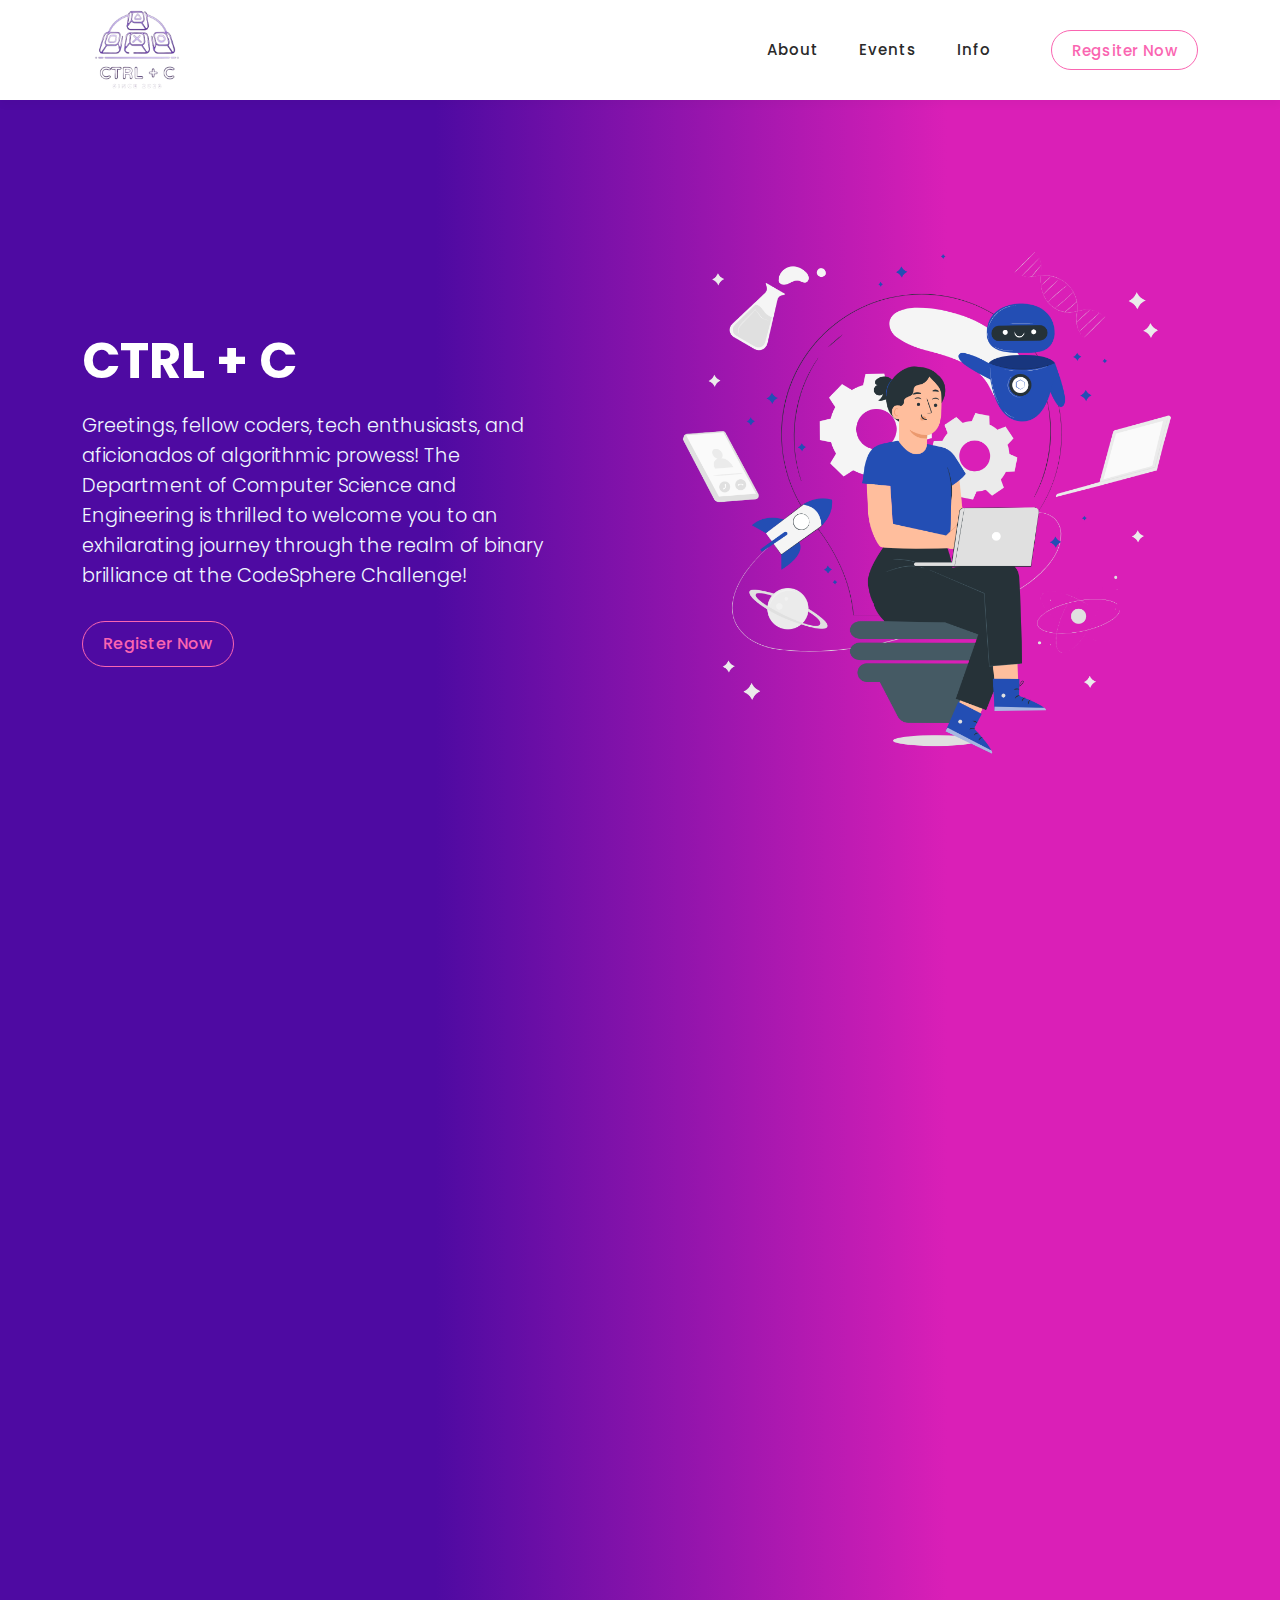
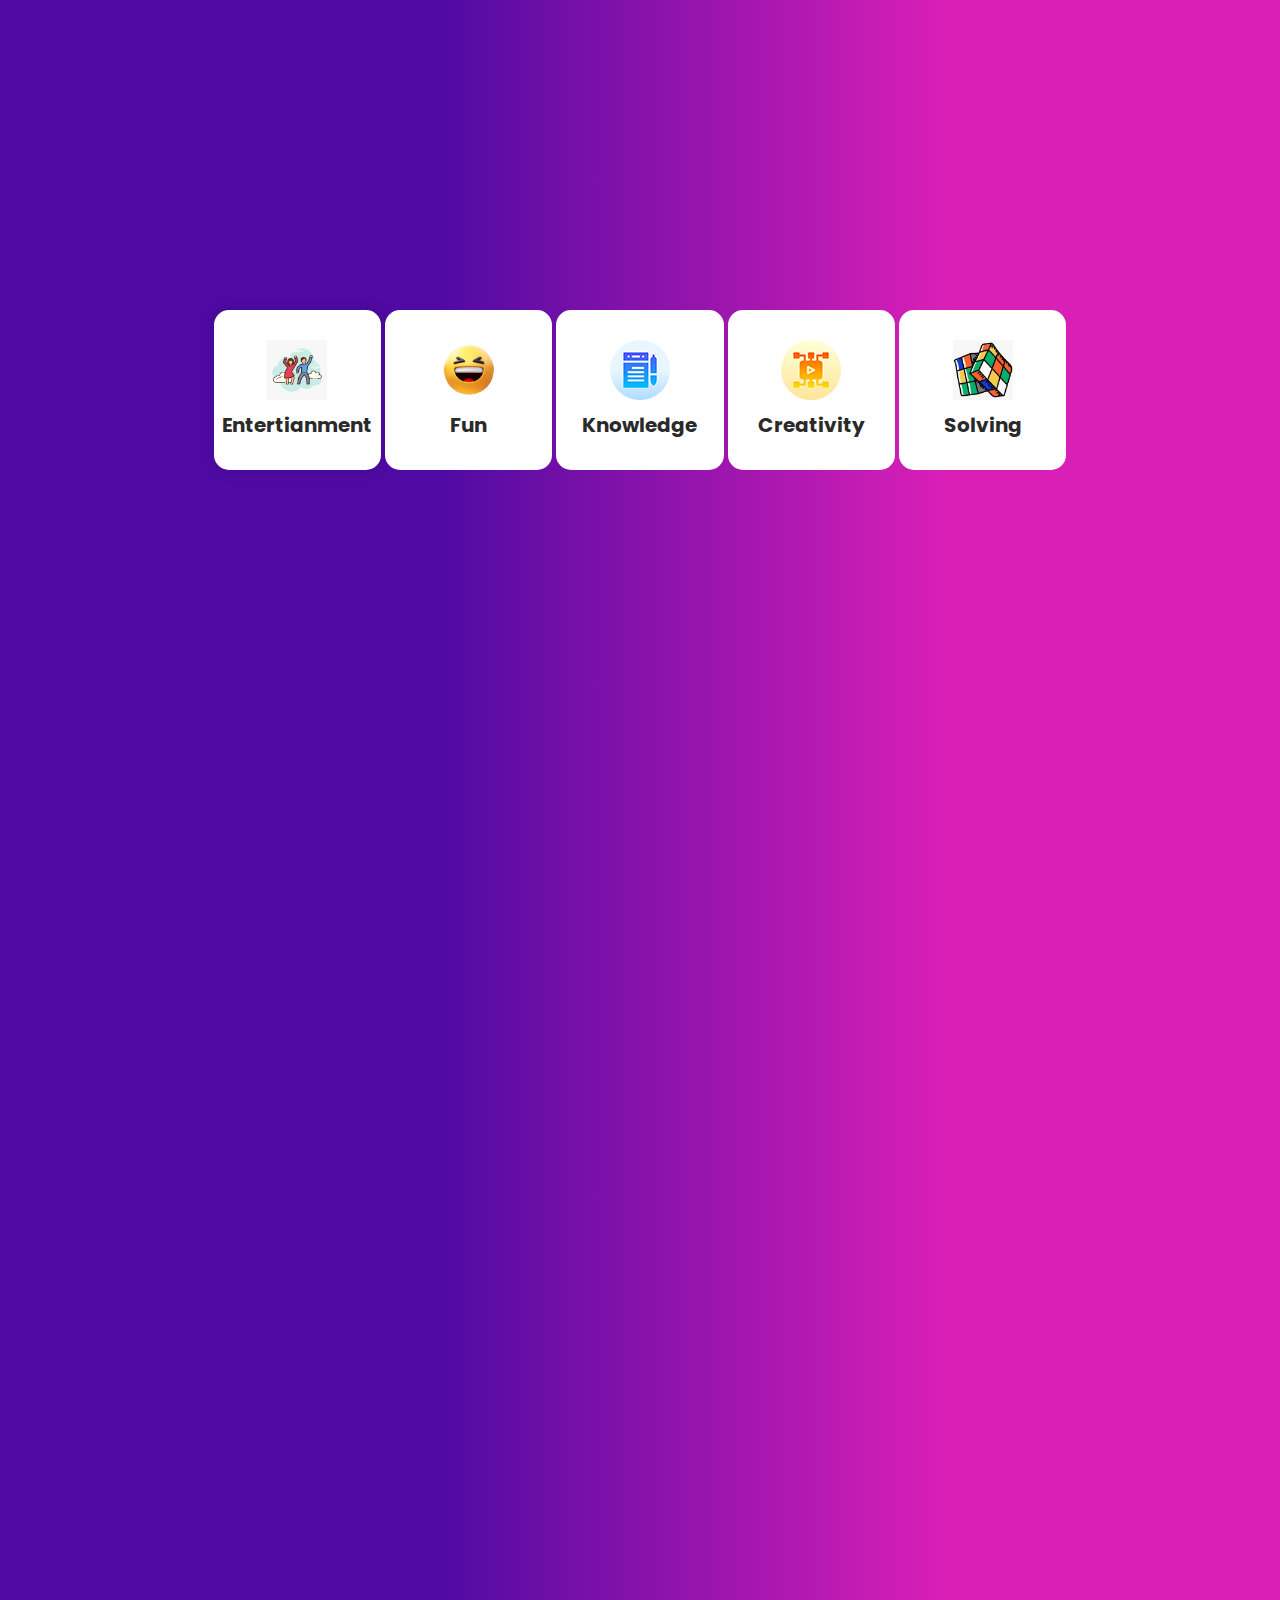
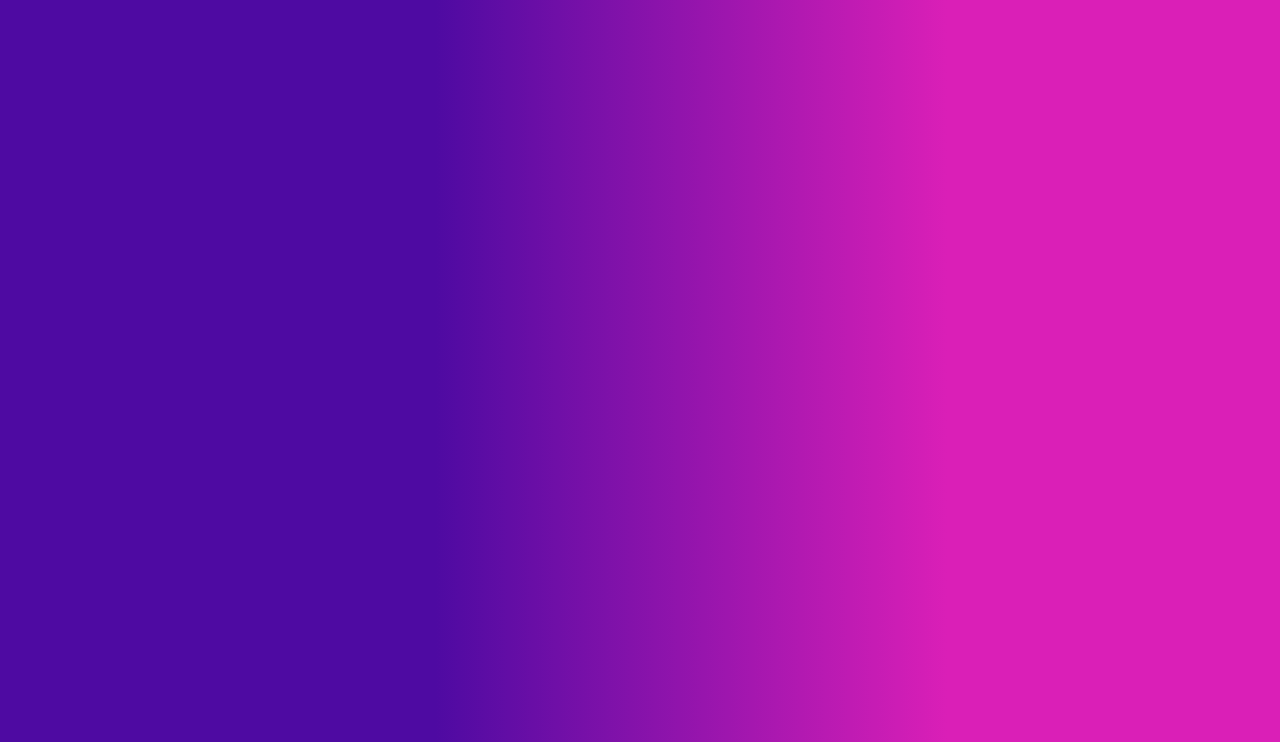
==== commit 7efa1a63: "update2" ====
--- a/Ctrl+C/index.html
+++ b/Ctrl+C/index.html
@@ -87,7 +87,7 @@
                 <div class="row">
                   <div class="col-lg-12">
                     <h2 style="color: white;">CTRL + C</h2>
-                    <p style="font-size:larger;color: aliceblue;">Greetings, fellow coders, tech enthusiasts, and aficionados of algorithmic prowess! The Department of Computer Science and Engineering (CSE-C) is thrilled to welcome you to an exhilarating journey through the realm of binary brilliance at the CodeSphere Challenge!</p>
+                    <p style="font-size:larger;color: aliceblue;">Greetings, fellow coders, tech enthusiasts, and aficionados of algorithmic prowess! The Department of Computer Science and Engineering is thrilled to welcome you to an exhilarating journey through the realm of binary brilliance at the CodeSphere Challenge!</p>
                   </div>
                   <div class="col-lg-12">
                     <div class="border-first-button scroll-to-section">
@@ -302,7 +302,7 @@
               <a href="#">
                 <div class="portfolio-item">
                 <div class="thumb">
-                  <img src="assets/images/portfolio-02.jpg" alt="">
+                  <img src="assets/images/Premium Vector _ Concept design for creative thinking.jpeg" alt="">
                 </div>
                 <div class="down-content">
                   <h4>DAY 1<br>MemeForge</h4>
@@ -315,24 +315,38 @@
               <a href="#">
                 <div class="portfolio-item">
                 <div class="thumb">
-                  <img src="assets/images/portfolio-03.jpg" alt="">
-                </div>
-                <div class="down-content">
-                  <h4>Website Builder</h4>
-                  <span>Marketing</span>
-                </div>
-              </div>
-              </a>  
-            </div>
-            <div class="item">
-              <a href="#">
-                <div class="portfolio-item">
-                <div class="thumb">
-                  <img src="assets/images/Free Vector _ Purple background with quiz word and colorful people.jpeg.jpg" alt="">
-                </div>
-                <div class="down-content">
-                  <h4>DAY 1<br>Rapid Fire</h4>
-                  <span>Embark on a quest of knowledge and wit! Join us for an electrifying showdown of brains and brilliance at our thrilling quiz competition where curiosity meets competition, and intelligence is the ultimate key to victory!</span>
+                  <img src="assets/images/Premium Vector _ Cute puzzle pieces.jpeg" alt="">
+                </div>
+                <div class="down-content">
+                  <h4>DAY 2<br> Unscramble & Build</h4>
+                  <span>Join us to engage in a unique web development competition where website templates are jumbled. Participants will need to  correct the template structure, and then create HTML and CSS code.</span>
+                </div>
+              </div>
+              </a>  
+            </div>
+            <div class="item">
+              <a href="#">
+                <div class="portfolio-item">
+                <div class="thumb">
+                  <img src="assets/images/Modern Eden (2).jpeg" alt="">
+                </div>
+                <div class="down-content">
+                  <h4>DAY 2<br>Code Venture</h4>
+                  <span>Join us to face a dynamic coding competition where unexpected obstacles are introduced at different stages. The goal is to navigate through these hurdles, adapt quickly, and continue coding to conquer the challenges.</span>
+                </div>
+              </div>
+              </a>  
+            </div>
+            <div class="item">
+              <a href="#">
+                <div class="portfolio-item">
+                <div class="thumb">
+                  <img src="assets/images/escape-the-room-la.jpg" alt="">
+                </div>
+                <div class="down-content">
+                  <h4>DAY 2<br>Escape the Room</h4>
+                  <span>A team of 4 members are locked inside a classroom. Participants must find scattered bits of code puzzles hidden within the room, piece them together, and successfully run the code to unlock clues and ultimately escape the room.
+                  </span>
                 </div>
               </div>
               </a>  
@@ -358,7 +372,7 @@
             <div class="row">
               <div class="col-lg-12">
                 <div class="contact-dec">
-                  <img src="assets/images/contact-dec.png" alt="">
+                  <img src="" alt="">
                 </div>
               </div>
               <div class="col-lg-5">
@@ -373,8 +387,8 @@
                       <div class="info-post">
                         <div class="icon">
                           <img src="assets/images/phone-icon.png" alt="">
-                          <a href="tel:919514423000">Contact <br>
-                          CSE C</a>
+                          <a href="tel:9514423000">Contact <br>
+                          </a>
                         </div>
                       </div>
                     </div>
@@ -392,7 +406,7 @@
                           <img src="assets/images/location-icon.png" alt="">
                           <a href="https://www.google.com/maps/place/SRI+SHAKTHI+INSTITUTE+OF+ENGINEERING+AND+TECHNOLOGY/@11.0402326,77.0716822,17z/data=!3m1!4b1!4m6!3m5!1s0x3ba85851693f4a5d:0x929165d4884224ee!8m2!3d11.0402273!4d77.0742571!16s%2Fm%2F010fd_9h?entry=ttu">Siet<br>
                              LH38
-                          <br><b>CSE - C</b></a>
+                          <br><b></b></a>
                         </div>
                       </div>
                     </div>
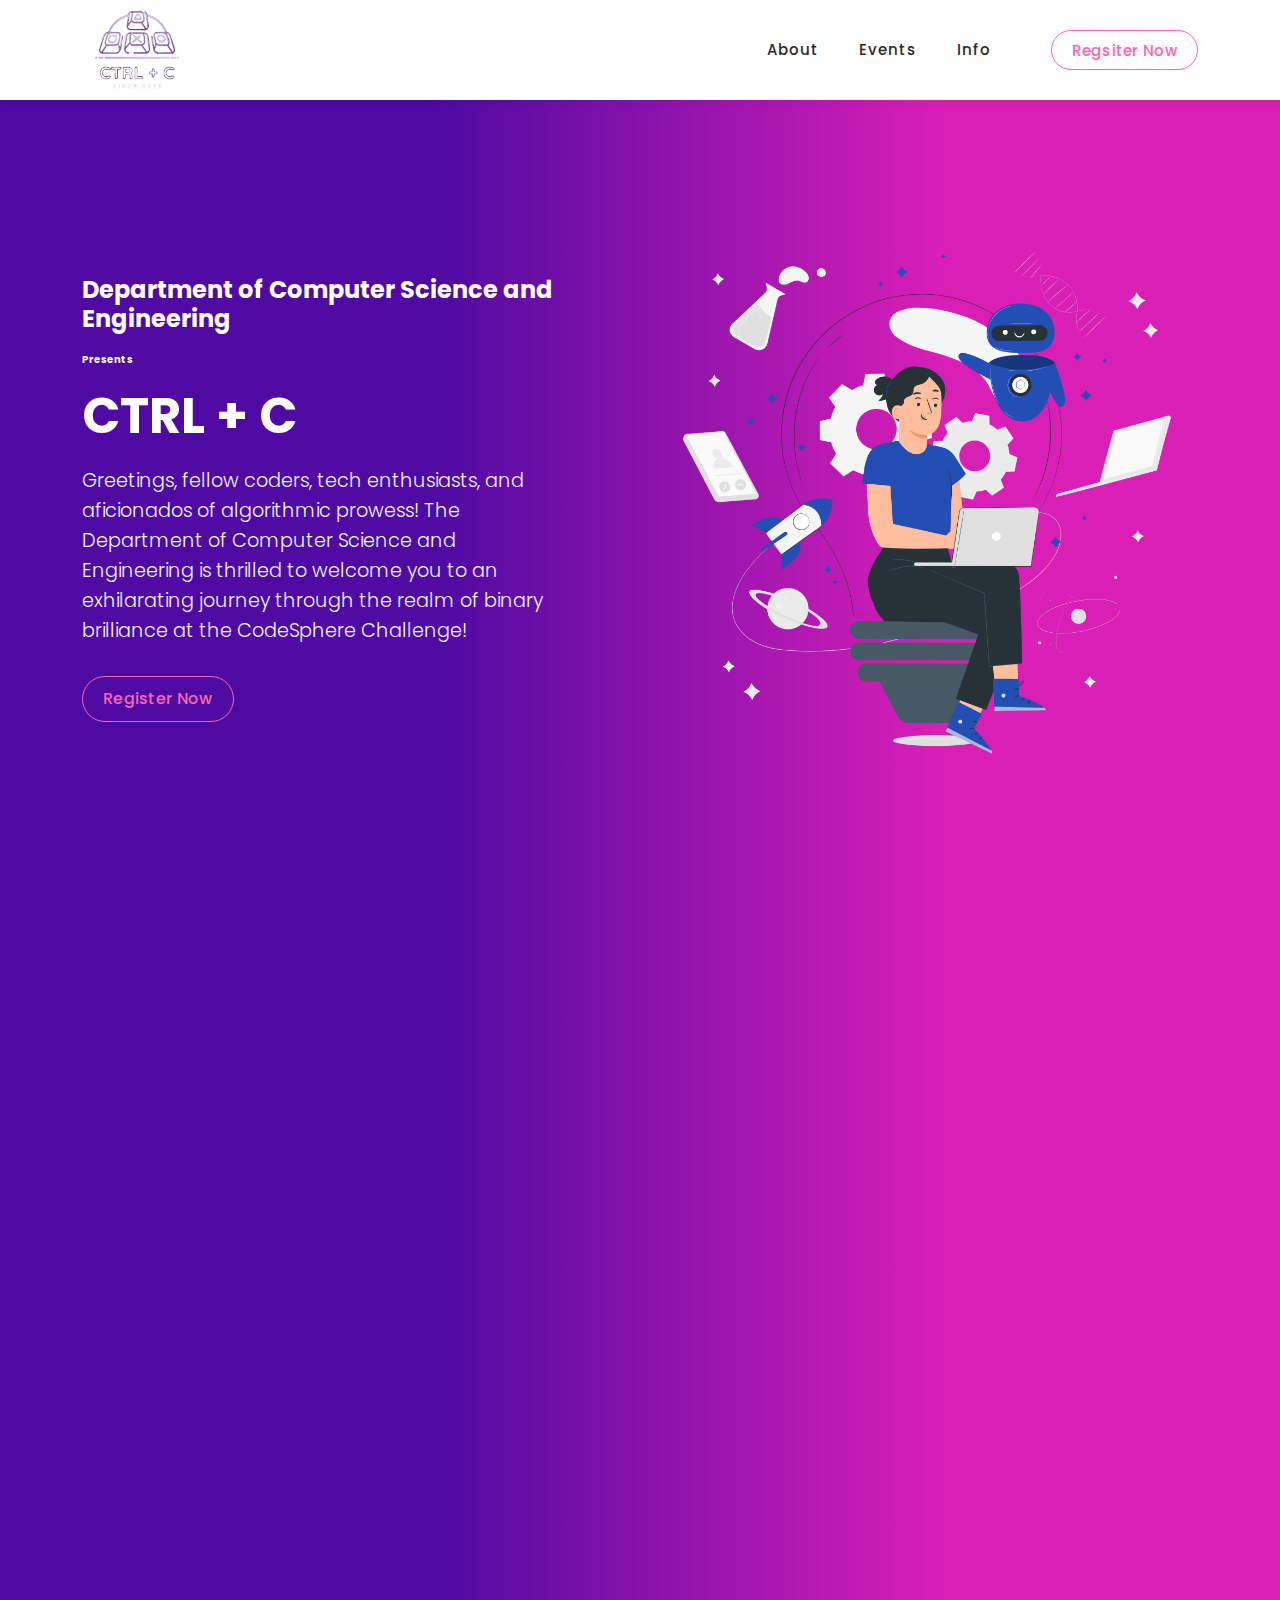
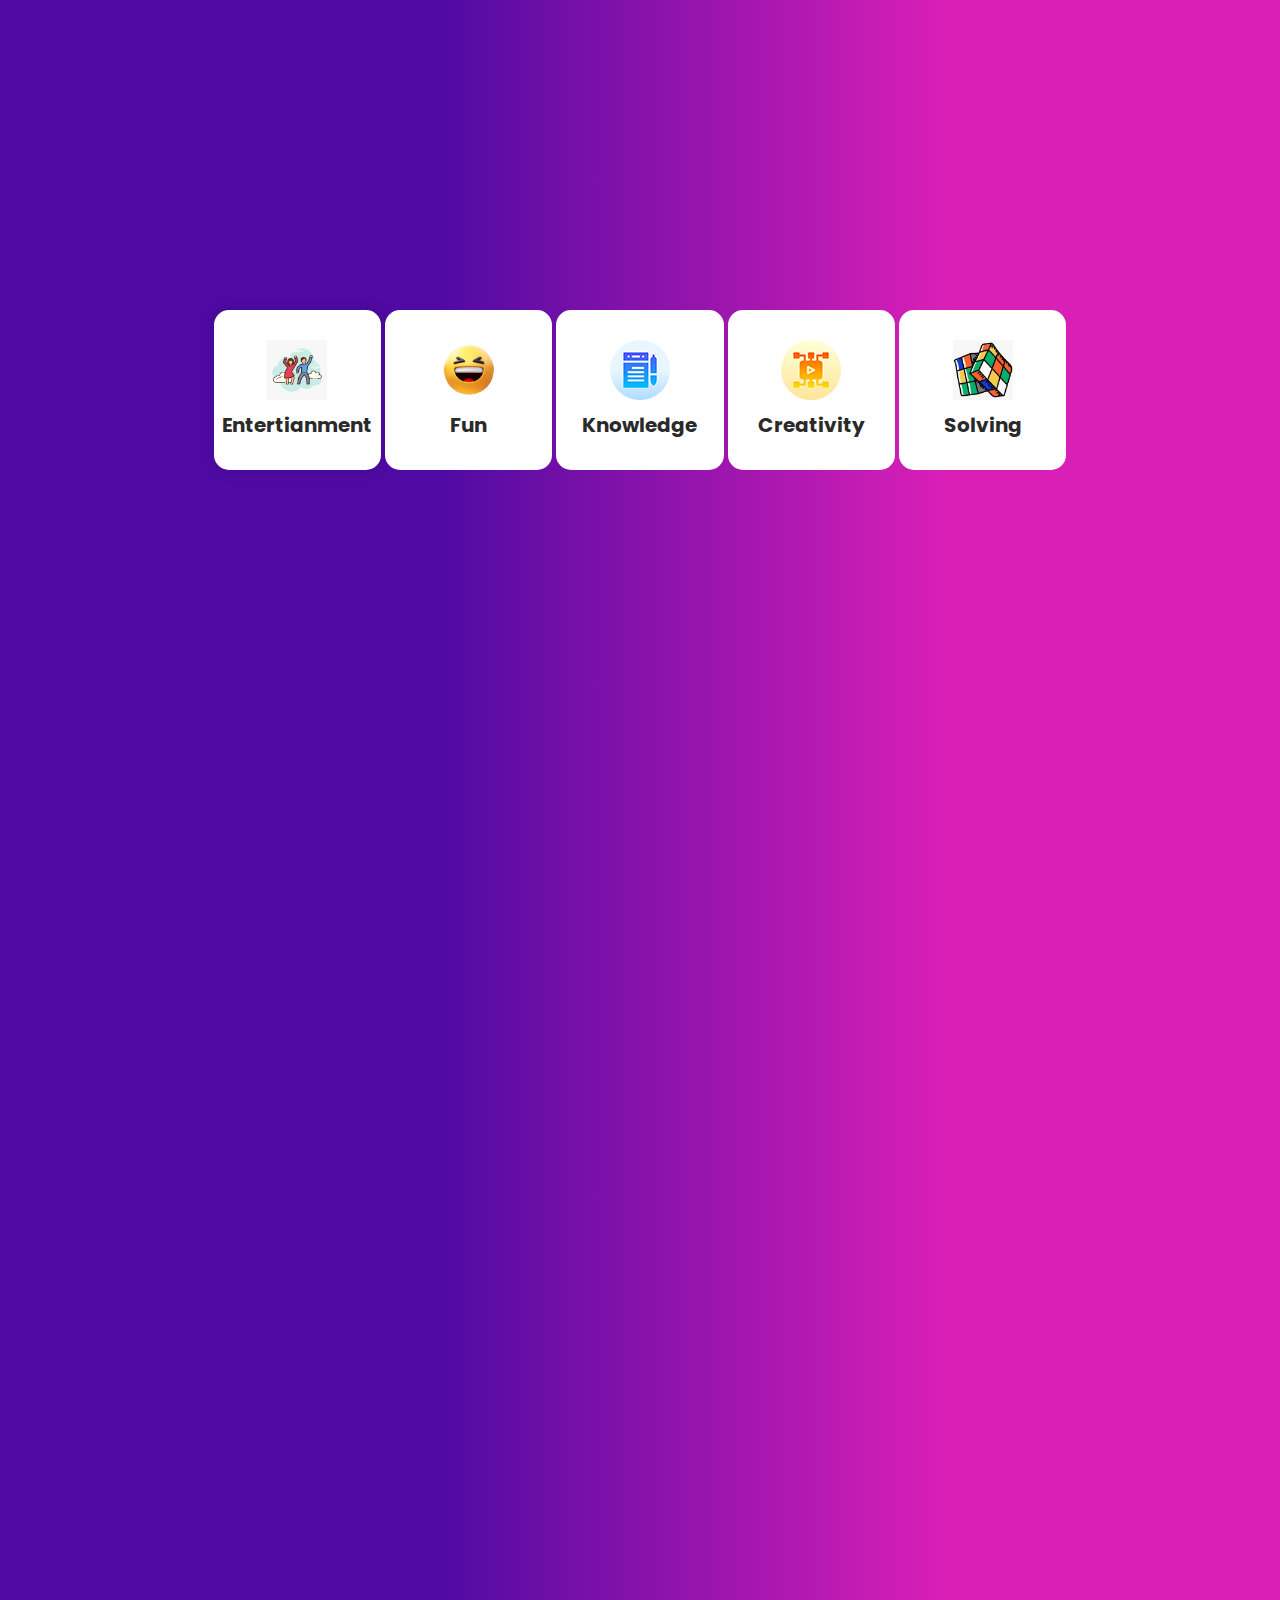
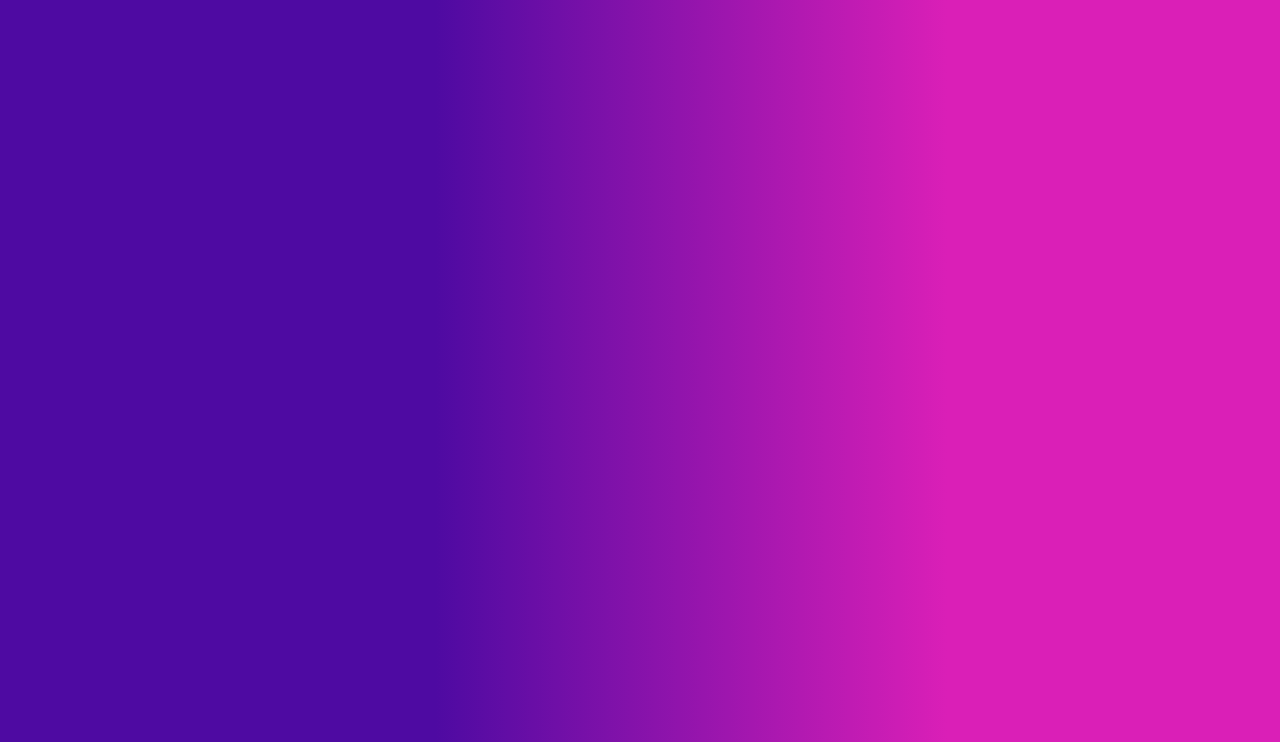
==== commit a9c5e11e: "updt" ====
--- a/Ctrl+C/index.html
+++ b/Ctrl+C/index.html
@@ -64,7 +64,7 @@
               <li class="scroll-to-section"><a href="#about">About</a></li>
               <li class="scroll-to-section"><a href="#portfolio">Events</a></li>
               <li class="scroll-to-section"><a href="#contact">Info</a></li> 
-              <li class="scroll-to-section"><div class="border-first-button"><a href="#contact">Regsiter Now</a></div></li> 
+              <li class="scroll-to-section"><div class="border-first-button"><a href="https://docs.google.com/forms/d/e/1FAIpQLSfQzD4XlpAed3NbfKxFcMB_6NbnwhWgvByNsEQKqeX2SDxjcg/viewform?usp=sf_link">Regsiter Now</a></div></li> 
             </ul>        
             <a class='menu-trigger'>
                 <span>Menu</span>
@@ -86,12 +86,14 @@
               <div class="left-content show-up header-text wow fadeInLeft" data-wow-duration="1s" data-wow-delay="1s">
                 <div class="row">
                   <div class="col-lg-12">
+                    <h2 style="color: white;font-size:x-large;">Department of Computer Science and Engineering</h2>
+                    <h2 style="color: white;font-size: x-small;">Presents</h2>
                     <h2 style="color: white;">CTRL + C</h2>
                     <p style="font-size:larger;color: aliceblue;">Greetings, fellow coders, tech enthusiasts, and aficionados of algorithmic prowess! The Department of Computer Science and Engineering is thrilled to welcome you to an exhilarating journey through the realm of binary brilliance at the CodeSphere Challenge!</p>
                   </div>
                   <div class="col-lg-12">
                     <div class="border-first-button scroll-to-section">
-                      <a href="#contact">Register Now</a>
+                      <a href="https://docs.google.com/forms/d/e/1FAIpQLSfQzD4XlpAed3NbfKxFcMB_6NbnwhWgvByNsEQKqeX2SDxjcg/viewform?usp=sf_link">Register Now</a>
                     </div>
                   </div>
                 </div>
@@ -411,9 +413,7 @@
                       </div>
                     </div>
                     <div class="col-lg-12">
-                      <fieldset>
-                        <button type="submit" id="form-submit" class="main-button ">Register Here</button>
-                      </fieldset>
+                     
                     </div>
                   </div>
                 </div>
